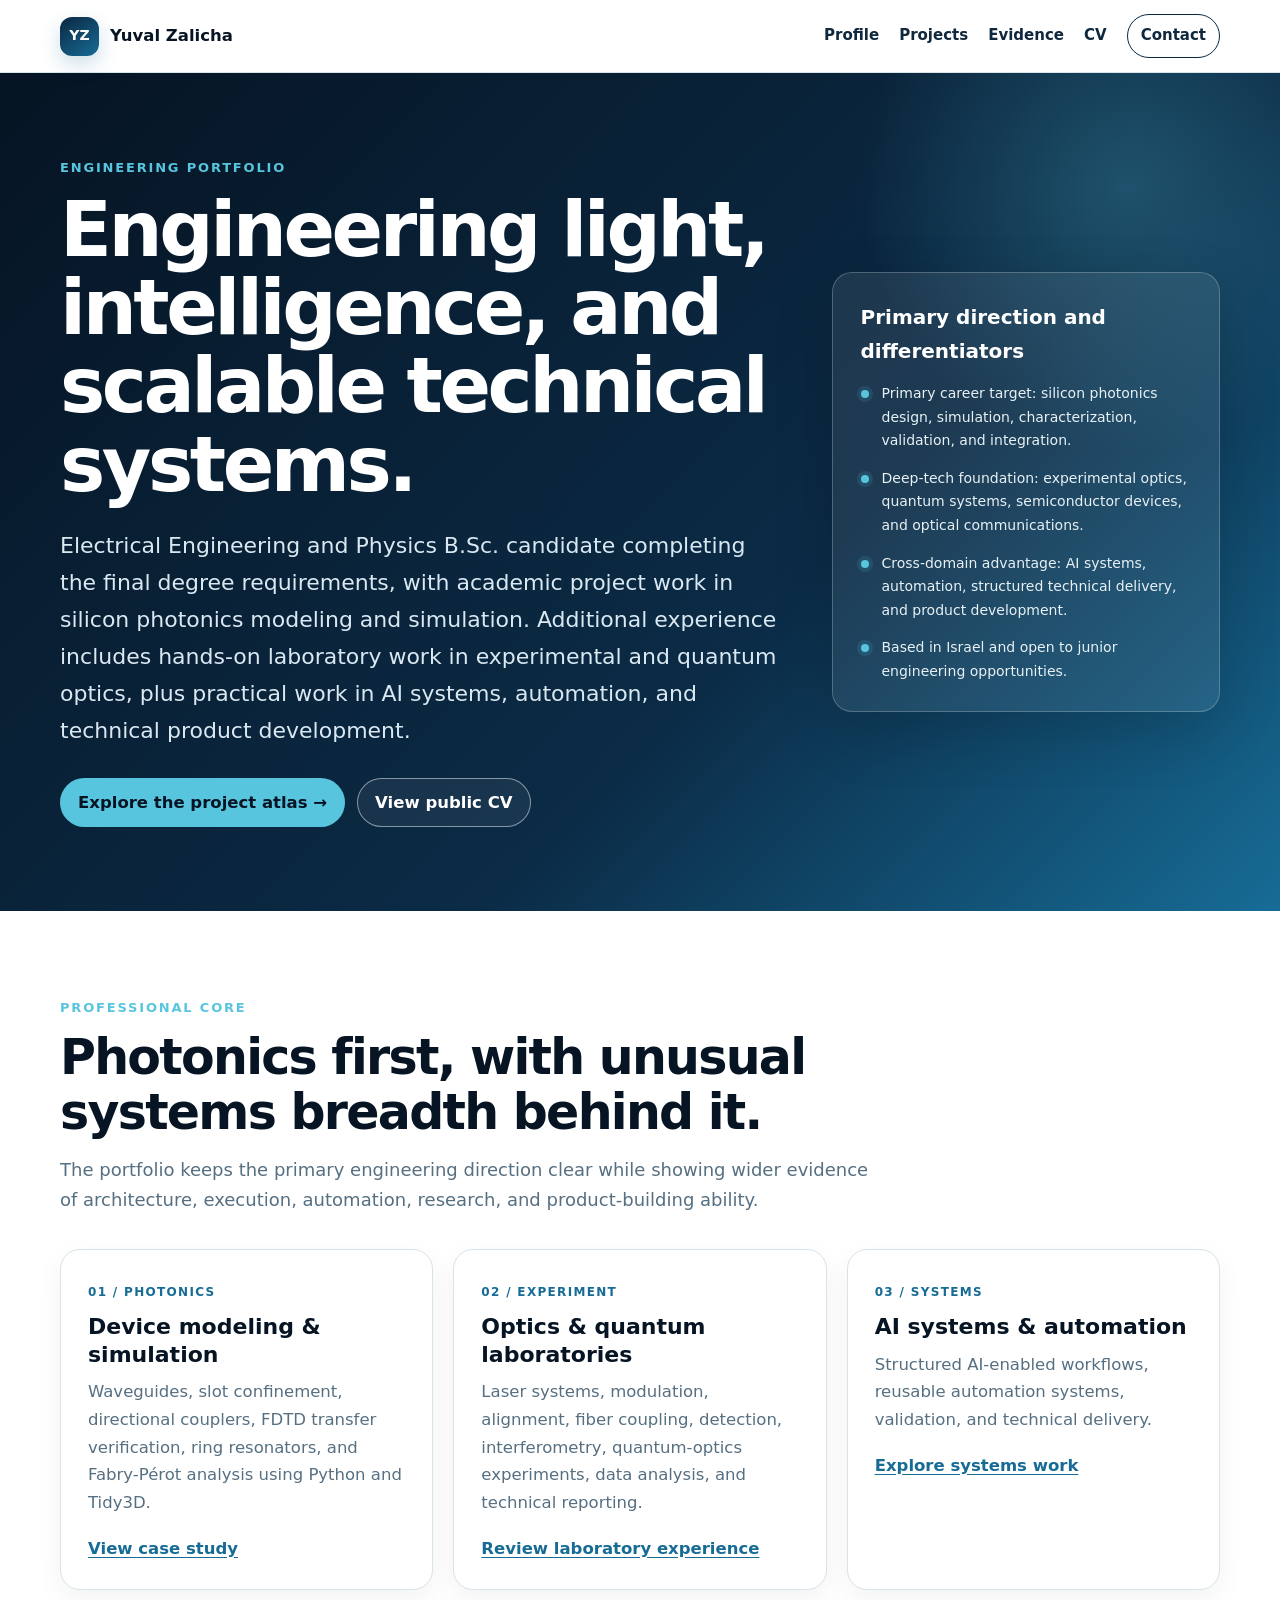
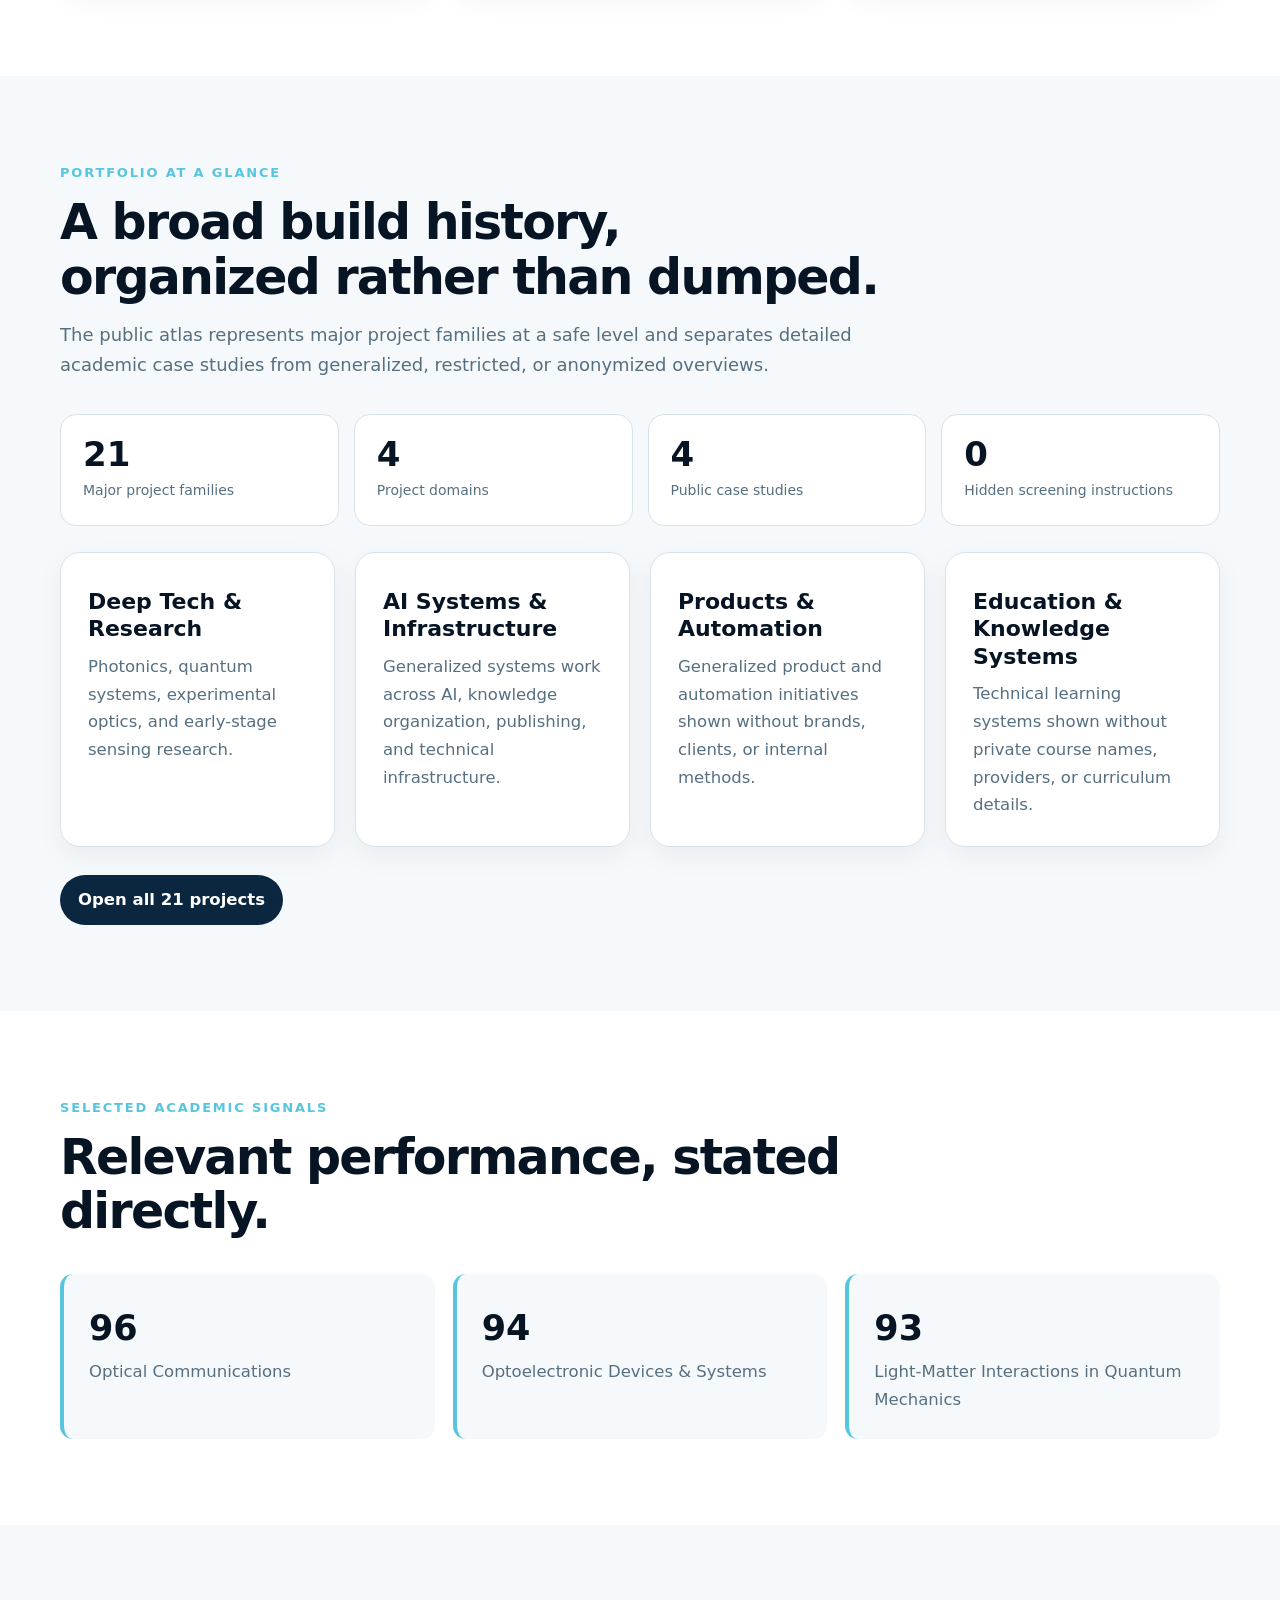
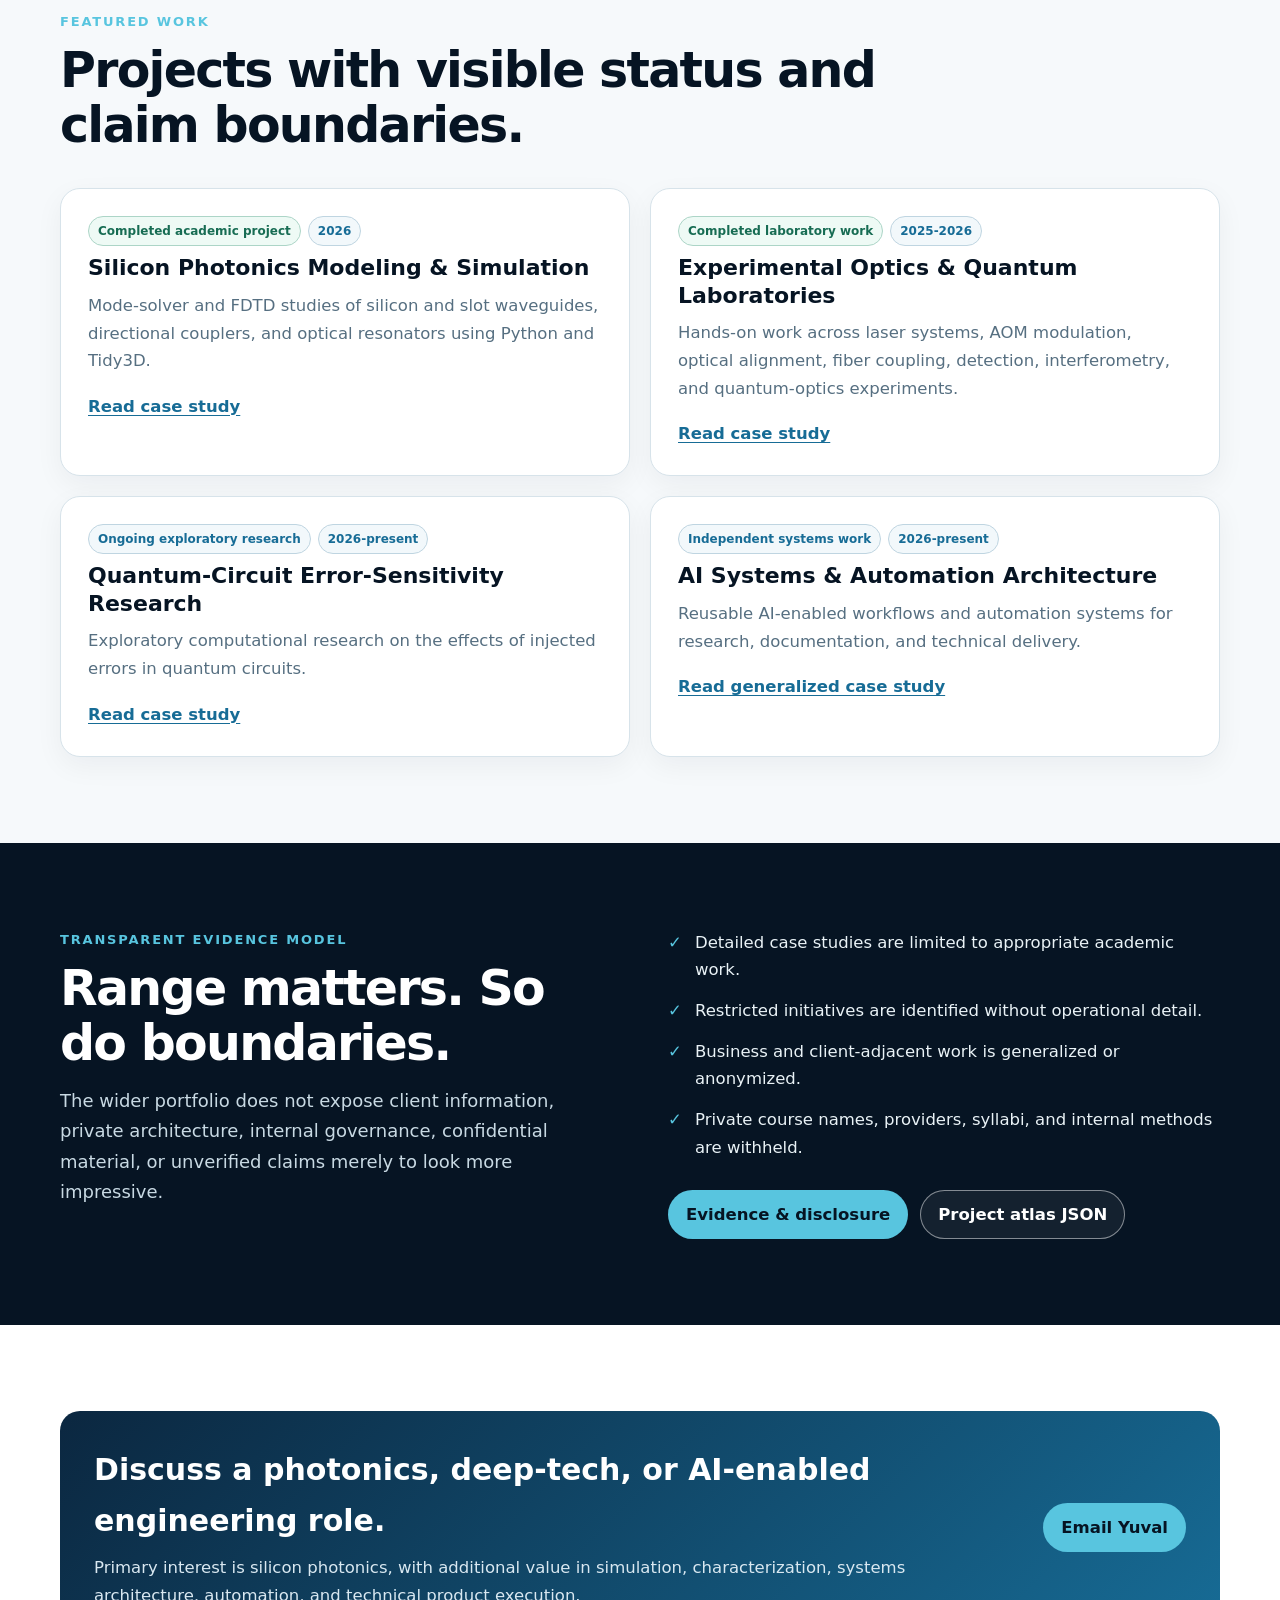
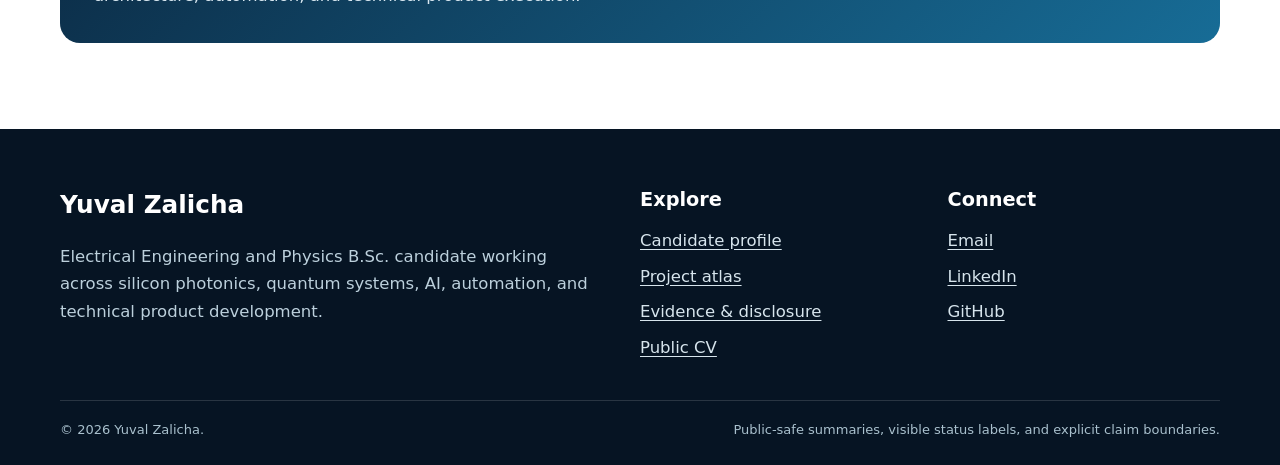
==== index.html @ e1607014 "Publish clean generalized portfolio snapshot v0.2.7" ====
<!doctype html>
<html lang="en"><head><meta charset="utf-8"><meta name="viewport" content="width=device-width,initial-scale=1"><meta name="robots" content="index,follow,max-image-preview:large"><title>Yuval Zalicha | Silicon Photonics, Deep Tech & AI Systems</title><meta name="description" content="Evidence-backed engineering portfolio across silicon photonics, experimental optics, quantum systems, AI architecture, automation, technical products, and knowledge systems."><link rel="canonical" href="https://yuvalzalicha.github.io/"><link rel="icon" href="assets/favicon.svg" type="image/svg+xml"><link rel="stylesheet" href="assets/site.css"><meta name="theme-color" content="#061423"><meta property="og:type" content="website"><meta property="og:title" content="Yuval Zalicha | Silicon Photonics, Deep Tech & AI Systems"><meta property="og:description" content="Evidence-backed, public-safe engineering portfolio."><meta property="og:url" content="https://yuvalzalicha.github.io/"><meta property="og:image" content="https://yuvalzalicha.github.io/assets/social-card.svg"><meta name="twitter:card" content="summary_large_image"></head><body><a class="skip-link" href="#main">Skip to content</a><header class="site-header"><div class="container nav-wrap"><a class="brand" href="index.html"><span class="brand-mark">YZ</span><span>Yuval Zalicha</span></a><button class="nav-toggle" type="button" aria-expanded="false" aria-controls="site-navigation">Menu</button><nav class="site-nav" id="site-navigation" aria-label="Primary navigation" data-open="false"><a href="profile.html">Profile</a><a href="projects/">Projects</a><a href="evidence.html">Evidence</a><a href="cv.html">CV</a><a class="nav-cta" href="mailto:yuvalzalicha@gmail.com">Contact</a></nav></div></header><main id="main"><section class="hero"><div class="container hero-inner"><div><p class="eyebrow">Engineering portfolio</p><h1>Engineering light, intelligence, and scalable technical systems.</h1><p class="hero-lead">Electrical Engineering and Physics B.Sc. candidate completing the final degree requirements, with academic project work in silicon photonics modeling and simulation. Additional experience includes hands-on laboratory work in experimental and quantum optics, plus practical work in AI systems, automation, and technical product development.</p><div class="hero-actions"><a class="button button-primary" href="projects/">Explore the project atlas →</a><a class="button button-secondary" href="cv.html">View public CV</a></div></div><aside class="hero-panel"><h2>Primary direction and differentiators</h2><ul class="status-list"><li><span class="status-dot"></span><span>Primary career target: silicon photonics design, simulation, characterization, validation, and integration.</span></li><li><span class="status-dot"></span><span>Deep-tech foundation: experimental optics, quantum systems, semiconductor devices, and optical communications.</span></li><li><span class="status-dot"></span><span>Cross-domain advantage: AI systems, automation, structured technical delivery, and product development.</span></li><li><span class="status-dot"></span><span>Based in Israel and open to junior engineering opportunities.</span></li></ul></aside></div></section><section class="section"><div class="container"><div class="section-heading"><p class="section-kicker">Professional core</p><h2>Photonics first, with unusual systems breadth behind it.</h2><p class="section-intro">The portfolio keeps the primary engineering direction clear while showing wider evidence of architecture, execution, automation, research, and product-building ability.</p></div><div class="grid-3"><article class="card"><span class="card-number">01 / PHOTONICS</span><h3>Device modeling & simulation</h3><p>Waveguides, slot confinement, directional couplers, FDTD transfer verification, ring resonators, and Fabry-Pérot analysis using Python and Tidy3D.</p><a class="card-link" href="projects/#silicon-photonics">View case study</a></article><article class="card"><span class="card-number">02 / EXPERIMENT</span><h3>Optics & quantum laboratories</h3><p>Laser systems, modulation, alignment, fiber coupling, detection, interferometry, quantum-optics experiments, data analysis, and technical reporting.</p><a class="card-link" href="projects/#experimental-optics">Review laboratory experience</a></article><article class="card"><span class="card-number">03 / SYSTEMS</span><h3>AI systems & automation</h3><p>Structured AI-enabled workflows, reusable automation systems, validation, and technical delivery.</p><a class="card-link" href="projects/#ai-systems">Explore systems work</a></article></div></div></section><section class="section section-soft"><div class="container"><div class="section-heading"><p class="section-kicker">Portfolio at a glance</p><h2>A broad build history, organized rather than dumped.</h2><p class="section-intro">The public atlas represents major project families at a safe level and separates detailed academic case studies from generalized, restricted, or anonymized overviews.</p></div><div class="portfolio-stats"><div class="portfolio-stat"><strong>21</strong><span>Major project families</span></div><div class="portfolio-stat"><strong>4</strong><span>Project domains</span></div><div class="portfolio-stat"><strong>4</strong><span>Public case studies</span></div><div class="portfolio-stat"><strong>0</strong><span>Hidden screening instructions</span></div></div><div class="grid-4"><article class="card"><h3>Deep Tech & Research</h3><p>Photonics, quantum systems, experimental optics, and early-stage sensing research.</p></article><article class="card"><h3>AI Systems & Infrastructure</h3><p>Generalized systems work across AI, knowledge organization, publishing, and technical infrastructure.</p></article><article class="card"><h3>Products & Automation</h3><p>Generalized product and automation initiatives shown without brands, clients, or internal methods.</p></article><article class="card"><h3>Education & Knowledge Systems</h3><p>Technical learning systems shown without private course names, providers, or curriculum details.</p></article></div><div class="hero-actions"><a class="button button-dark" href="projects/">Open all 21 projects</a></div></div></section><section class="section"><div class="container"><div class="section-heading"><p class="section-kicker">Selected academic signals</p><h2>Relevant performance, stated directly.</h2></div><div class="highlight-row"><div class="highlight"><strong>96</strong><span>Optical Communications</span></div><div class="highlight"><strong>94</strong><span>Optoelectronic Devices & Systems</span></div><div class="highlight"><strong>93</strong><span>Light-Matter Interactions in Quantum Mechanics</span></div></div></div></section><section class="section section-soft"><div class="container"><div class="section-heading"><p class="section-kicker">Featured work</p><h2>Projects with visible status and claim boundaries.</h2></div><div class="grid-2"><article class="card"><div class="tag-row"><span class="tag status">Completed academic project</span><span class="tag">2026</span></div><h3>Silicon Photonics Modeling & Simulation</h3><p>Mode-solver and FDTD studies of silicon and slot waveguides, directional couplers, and optical resonators using Python and Tidy3D.</p><a class="card-link" href="projects/#silicon-photonics">Read case study</a></article><article class="card"><div class="tag-row"><span class="tag status">Completed laboratory work</span><span class="tag">2025-2026</span></div><h3>Experimental Optics & Quantum Laboratories</h3><p>Hands-on work across laser systems, AOM modulation, optical alignment, fiber coupling, detection, interferometry, and quantum-optics experiments.</p><a class="card-link" href="projects/#experimental-optics">Read case study</a></article><article class="card"><div class="tag-row"><span class="tag">Ongoing exploratory research</span><span class="tag">2026-present</span></div><h3>Quantum-Circuit Error-Sensitivity Research</h3><p>Exploratory computational research on the effects of injected errors in quantum circuits.</p><a class="card-link" href="projects/#quantum-error-sensitivity">Read case study</a></article><article class="card"><div class="tag-row"><span class="tag">Independent systems work</span><span class="tag">2026-present</span></div><h3>AI Systems & Automation Architecture</h3><p>Reusable AI-enabled workflows and automation systems for research, documentation, and technical delivery.</p><a class="card-link" href="projects/#ai-systems">Read generalized case study</a></article></div></div></section><section class="section section-dark"><div class="container split"><div><p class="section-kicker">Transparent evidence model</p><h2>Range matters. So do boundaries.</h2><p class="section-intro">The wider portfolio does not expose client information, private architecture, internal governance, confidential material, or unverified claims merely to look more impressive.</p></div><div><ul class="check-list"><li>Detailed case studies are limited to appropriate academic work.</li><li>Restricted initiatives are identified without operational detail.</li><li>Business and client-adjacent work is generalized or anonymized.</li><li>Private course names, providers, syllabi, and internal methods are withheld.</li></ul><div class="hero-actions"><a class="button button-primary" href="evidence.html">Evidence & disclosure</a><a class="button button-secondary" href="data/project-atlas.json">Project atlas JSON</a></div></div></div></section><section class="section"><div class="container"><div class="contact-band"><div><h2>Discuss a photonics, deep-tech, or AI-enabled engineering role.</h2><p>Primary interest is silicon photonics, with additional value in simulation, characterization, systems architecture, automation, and technical product execution.</p></div><a class="button button-primary" href="mailto:yuvalzalicha@gmail.com?subject=Engineering%20opportunity">Email Yuval</a></div></div></section></main><script type="application/ld+json">{"@context":"https://schema.org","@type":"Person","name":"Yuval Zalicha","url":"https://yuvalzalicha.github.io/","email":"mailto:yuvalzalicha@gmail.com","sameAs":["https://www.linkedin.com/in/yuvalzalicha","https://github.com/Yuvalzalicha"],"jobTitle":"Electrical Engineering and Physics B.Sc. Candidate","affiliation":{"@type":"CollegeOrUniversity","name":"Bar-Ilan University"},"knowsAbout":["Silicon photonics","Tidy3D","FDTD","Optical communications","Quantum optics","Python","AI systems","Engineering automation"]}</script><footer class="site-footer"><div class="container footer-grid"><div><h2>Yuval Zalicha</h2><p>Electrical Engineering and Physics B.Sc. candidate working across silicon photonics, quantum systems, AI, automation, and technical product development.</p></div><div><h3>Explore</h3><ul class="footer-links"><li><a href="profile.html">Candidate profile</a></li><li><a href="projects/">Project atlas</a></li><li><a href="evidence.html">Evidence & disclosure</a></li><li><a href="cv.html">Public CV</a></li></ul></div><div><h3>Connect</h3><ul class="footer-links"><li><a href="mailto:yuvalzalicha@gmail.com">Email</a></li><li><a href="https://www.linkedin.com/in/yuvalzalicha" target="_blank" rel="me noopener noreferrer">LinkedIn</a></li><li><a href="https://github.com/Yuvalzalicha" target="_blank" rel="me noopener noreferrer">GitHub</a></li></ul></div></div><div class="container footer-bottom"><span>© <span data-year>2026</span> Yuval Zalicha.</span><span>Public-safe summaries, visible status labels, and explicit claim boundaries.</span></div></footer><script src="assets/site.js" defer></script></body></html>
---- assets/site.css ----
:root{--navy:#061423;--navy2:#0b2740;--ink:#10283d;--muted:#566f81;--blue:#176c96;--cyan:#58c5df;--pale:#eef7fa;--paper:#f6f9fb;--line:#d7e3ea;--white:#fff;--green:#176c53;--amber:#8a5a00;--purple:#624786;--shadow:0 18px 52px rgba(6,20,35,.11);--radius:20px;--content:1160px}*{box-sizing:border-box}html{scroll-behavior:smooth}body{margin:0;background:var(--white);color:var(--ink);font:16.5px/1.68 Inter,ui-sans-serif,system-ui,-apple-system,BlinkMacSystemFont,"Segoe UI",sans-serif;text-rendering:optimizeLegibility}a{color:var(--blue);text-underline-offset:3px}a:hover{color:var(--navy)}button,input{font:inherit}:focus-visible{outline:3px solid var(--cyan);outline-offset:3px}.container{width:min(calc(100% - 38px),var(--content));margin-inline:auto}.narrow{width:min(calc(100% - 38px),840px);margin-inline:auto}.skip-link{position:fixed;z-index:1000;left:12px;top:10px;padding:9px 13px;background:#fff;color:var(--navy);border:2px solid var(--navy);border-radius:8px;transform:translateY(-180%)}.skip-link:focus{transform:none}.site-header{position:sticky;top:0;z-index:50;background:rgba(255,255,255,.95);backdrop-filter:blur(14px);border-bottom:1px solid rgba(215,227,234,.92)}.nav-wrap{min-height:72px;display:flex;align-items:center;justify-content:space-between;gap:22px}.brand{display:flex;align-items:center;gap:11px;color:var(--navy);text-decoration:none;font-weight:800}.brand-mark{display:grid;place-items:center;width:39px;height:39px;border-radius:12px;background:linear-gradient(145deg,var(--navy2),var(--blue));color:#fff;font-size:14px;box-shadow:0 8px 20px rgba(23,108,150,.22)}.site-nav{display:flex;align-items:center;gap:20px}.site-nav a{color:var(--ink);text-decoration:none;font-size:15px;font-weight:700}.site-nav a:hover,.site-nav a[aria-current=page]{color:var(--blue)}.nav-cta{padding:8px 13px;border:1px solid var(--navy2);border-radius:999px}.nav-toggle{display:none;padding:8px 11px;border:1px solid var(--line);border-radius:9px;background:#fff;color:var(--navy);font-weight:750}.hero{position:relative;overflow:hidden;color:#fff;background:linear-gradient(135deg,var(--navy) 0%,#0b2b46 62%,#176c96 100%)}.hero:before{content:"";position:absolute;inset:-20% -10% auto auto;width:560px;height:560px;border-radius:50%;background:radial-gradient(circle,rgba(88,197,223,.26),transparent 68%)}.hero-inner{position:relative;display:grid;grid-template-columns:minmax(0,1.3fr) minmax(280px,.7fr);align-items:center;gap:50px;min-height:610px;padding-block:84px}.eyebrow,.section-kicker{margin:0 0 12px;color:var(--cyan);font-size:13px;font-weight:850;letter-spacing:.14em;text-transform:uppercase}.hero h1,.page-hero h1{margin:0;max-width:900px;font-size:clamp(42px,6vw,76px);line-height:1.03;letter-spacing:-.045em}.hero-lead,.page-deck{max-width:820px;margin:24px 0 0;color:#d9e8f1;font-size:clamp(18px,2vw,22px)}.hero-panel{padding:28px;border:1px solid rgba(255,255,255,.22);border-radius:var(--radius);background:rgba(255,255,255,.08);box-shadow:0 20px 60px rgba(0,0,0,.16)}.hero-panel h2{margin:0 0 14px;color:#fff;font-size:20px}.status-list,.check-list,.footer-links{margin:0;padding:0;list-style:none}.status-list{display:grid;gap:14px}.status-list li{display:grid;grid-template-columns:10px 1fr;gap:11px;color:#e7f1f5;font-size:14px}.status-dot{width:8px;height:8px;margin-top:8px;border-radius:50%;background:var(--cyan);box-shadow:0 0 0 4px rgba(88,197,223,.13)}.hero-actions{display:flex;flex-wrap:wrap;gap:12px;margin-top:28px}.button{display:inline-flex;align-items:center;justify-content:center;min-height:45px;padding:10px 17px;border:1px solid transparent;border-radius:999px;text-decoration:none;font-weight:800;cursor:pointer}.button-primary{background:var(--cyan);color:var(--navy)}.button-primary:hover{background:#7dd5e8;color:var(--navy)}.button-secondary{border-color:rgba(255,255,255,.48);background:rgba(255,255,255,.06);color:#fff}.button-secondary:hover{background:#fff;color:var(--navy)}.button-dark{background:var(--navy2);color:#fff}.button-dark:hover{background:var(--blue);color:#fff}.section{padding-block:86px}.section-soft{background:var(--paper)}.section-dark{background:var(--navy);color:#e9f2f6}.section-heading{max-width:820px;margin-bottom:34px}.section-heading h2,.section-dark h2{margin:0;color:var(--navy);font-size:clamp(31px,4vw,49px);line-height:1.12;letter-spacing:-.035em}.section-dark h2{color:#fff}.section-intro{margin:14px 0 0;color:var(--muted);font-size:18px}.section-dark .section-intro{color:#c8d9e3}.grid-2,.grid-3,.grid-4{display:grid;gap:20px}.grid-2{grid-template-columns:repeat(2,minmax(0,1fr))}.grid-3{grid-template-columns:repeat(3,minmax(0,1fr))}.grid-4{grid-template-columns:repeat(4,minmax(0,1fr))}.card{padding:27px;border:1px solid var(--line);border-radius:var(--radius);background:#fff;box-shadow:0 9px 28px rgba(6,20,35,.05)}.card h2,.card h3{margin:8px 0 10px;color:var(--navy);line-height:1.25}.card h3{font-size:22px}.card p{margin:0;color:var(--muted)}.card-number{color:var(--blue);font-size:12px;font-weight:850;letter-spacing:.11em}.card-link{display:inline-block;margin-top:18px;font-weight:800}.portfolio-stats{display:grid;grid-template-columns:repeat(4,minmax(0,1fr));gap:15px;margin-bottom:26px}.portfolio-stat{padding:22px;border:1px solid var(--line);border-radius:16px;background:#fff}.portfolio-stat strong{display:block;color:var(--navy);font-size:34px;line-height:1}.portfolio-stat span{display:block;margin-top:8px;color:var(--muted);font-size:14px}.tag-row,.skill-tags{display:flex;flex-wrap:wrap;gap:7px}.tag{display:inline-flex;padding:4px 9px;border:1px solid #bfd5e1;border-radius:999px;background:#f2f8fb;color:var(--blue);font-size:12px;font-weight:800}.tag.status{border-color:#acd5c7;background:#eefaf5;color:var(--green)}.tag.restricted{border-color:#e0bd94;background:#fff7eb;color:#764816}.tag.anonymized{border-color:#cfbee5;background:#f7f2fc;color:var(--purple)}.highlight-row{display:grid;grid-template-columns:repeat(3,minmax(0,1fr));gap:18px}.highlight{padding:25px;border-left:4px solid var(--cyan);border-radius:13px;background:var(--paper)}.highlight strong{display:block;color:var(--navy);font-size:35px}.highlight span{color:var(--muted)}.split{display:grid;grid-template-columns:1fr 1fr;gap:56px;align-items:start}.check-list{display:grid;gap:13px}.check-list li{position:relative;padding-left:27px}.check-list li:before{content:"✓";position:absolute;left:0;color:var(--cyan);font-weight:900}.contact-band{display:grid;grid-template-columns:1fr auto;align-items:center;gap:28px;padding:34px;border-radius:var(--radius);background:linear-gradient(135deg,var(--navy2),var(--blue));color:#fff}.contact-band h2{margin:0;font-size:30px}.contact-band p{margin:8px 0 0;color:#d9e8f1}.page-hero{padding-block:82px;color:#fff;background:linear-gradient(135deg,var(--navy),#123f60)}.breadcrumbs{margin:0 0 16px;color:#c7d9e4;font-size:14px}.breadcrumbs a{color:#e9f5f8}.page-title h1{font-size:clamp(38px,5vw,62px)}.prose h2{margin:38px 0 10px;color:var(--navy);font-size:28px}.prose h3{margin:25px 0 8px;color:var(--navy)}.prose p,.prose li{color:#334f61}.definition-grid{display:grid;grid-template-columns:180px 1fr;margin:22px 0;border-top:1px solid var(--line)}.definition-grid dt,.definition-grid dd{margin:0;padding:13px 0;border-bottom:1px solid var(--line)}.definition-grid dt{font-weight:800;color:var(--navy)}.definition-grid dd{color:var(--muted)}.link-cards{display:grid;grid-template-columns:repeat(3,minmax(0,1fr));gap:16px}.link-card{display:block;padding:19px;border:1px solid var(--line);border-radius:14px;background:#fff;text-decoration:none}.link-card strong,.link-card span{display:block}.link-card strong{color:var(--navy)}.link-card span{margin-top:4px;color:var(--muted);font-size:14px}.atlas-toolbar{display:grid;gap:16px;margin-bottom:26px;padding:20px;border:1px solid var(--line);border-radius:16px;background:#fff}.filter-group{display:flex;flex-wrap:wrap;gap:8px}.filter-button{padding:8px 12px;border:1px solid #b9ccd7;border-radius:999px;background:#fff;color:var(--navy);font-weight:800;cursor:pointer}.filter-button:hover,.filter-button.is-active{border-color:var(--blue);background:var(--blue);color:#fff}.project-search{display:grid;gap:6px;max-width:650px}.project-search span{font-weight:800;color:var(--navy)}.project-search input{min-height:45px;padding:10px 13px;border:1px solid #b9ccd7;border-radius:10px}.results-count{margin:0;color:var(--muted);font-size:14px}.atlas-grid{display:grid;grid-template-columns:repeat(2,minmax(0,1fr));gap:20px}.atlas-card{display:flex;flex-direction:column;min-height:450px}.atlas-card[hidden]{display:none}.atlas-card h2{font-size:23px}.atlas-summary{min-height:86px}.atlas-facts{display:grid;gap:8px;margin:18px 0}.atlas-facts>div{display:grid;grid-template-columns:78px 1fr;gap:10px}.atlas-facts dt{font-size:12px;font-weight:850;letter-spacing:.06em;text-transform:uppercase;color:var(--navy)}.atlas-facts dd{margin:0;color:var(--muted);font-size:14px}.atlas-boundary{margin-top:16px;padding:12px;border-left:3px solid #c28421;background:#fff8ec;color:#6d5019;font-size:13px}.atlas-footer{display:flex;justify-content:space-between;align-items:center;gap:12px;margin-top:auto;padding-top:18px}.no-results{padding:40px;border:1px dashed #b9ccd7;border-radius:16px;text-align:center;background:#fff}.case-study{scroll-margin-top:95px}.case-study+.case-study{margin-top:26px}.site-footer{padding:55px 0 24px;background:var(--navy);color:#d7e5ed}.footer-grid{display:grid;grid-template-columns:2fr 1fr 1fr;gap:35px}.site-footer h2,.site-footer h3{margin:0 0 10px;color:#fff}.site-footer p{color:#bcd0dc}.footer-links{display:grid;gap:8px}.footer-links a{color:#d7e5ed}.footer-bottom{display:flex;justify-content:space-between;gap:20px;margin-top:38px;padding-top:18px;border-top:1px solid rgba(255,255,255,.14);font-size:13px;color:#a9c0cd}@media(max-width:980px){.hero-inner,.split{grid-template-columns:1fr}.hero-inner{min-height:auto}.grid-4,.portfolio-stats{grid-template-columns:repeat(2,minmax(0,1fr))}.grid-3{grid-template-columns:1fr}.atlas-grid{grid-template-columns:1fr}.atlas-card{min-height:auto}.atlas-summary{min-height:0}}@media(max-width:760px){.nav-toggle{display:block}.site-nav{display:none;position:absolute;top:72px;left:0;right:0;flex-direction:column;align-items:stretch;gap:0;padding:12px 20px 20px;background:#fff;border-bottom:1px solid var(--line);box-shadow:0 15px 30px rgba(6,20,35,.1)}.site-nav[data-open=true]{display:flex}.site-nav a{padding:10px 4px}.hero-inner{padding-block:65px}.section{padding-block:66px}.grid-2,.highlight-row,.link-cards,.portfolio-stats,.grid-4{grid-template-columns:1fr}.contact-band{grid-template-columns:1fr}.definition-grid{grid-template-columns:1fr}.definition-grid dt{border-bottom:0;padding-bottom:2px}.definition-grid dd{padding-top:2px}.footer-grid{grid-template-columns:1fr}.footer-bottom{flex-direction:column}.atlas-facts>div{grid-template-columns:1fr;gap:2px}}@media print{.site-header,.site-footer,.hero-actions,.nav-toggle,.contact-band{display:none!important}body{font-size:11pt}.section,.page-hero{padding:0}.card{box-shadow:none;break-inside:avoid}}
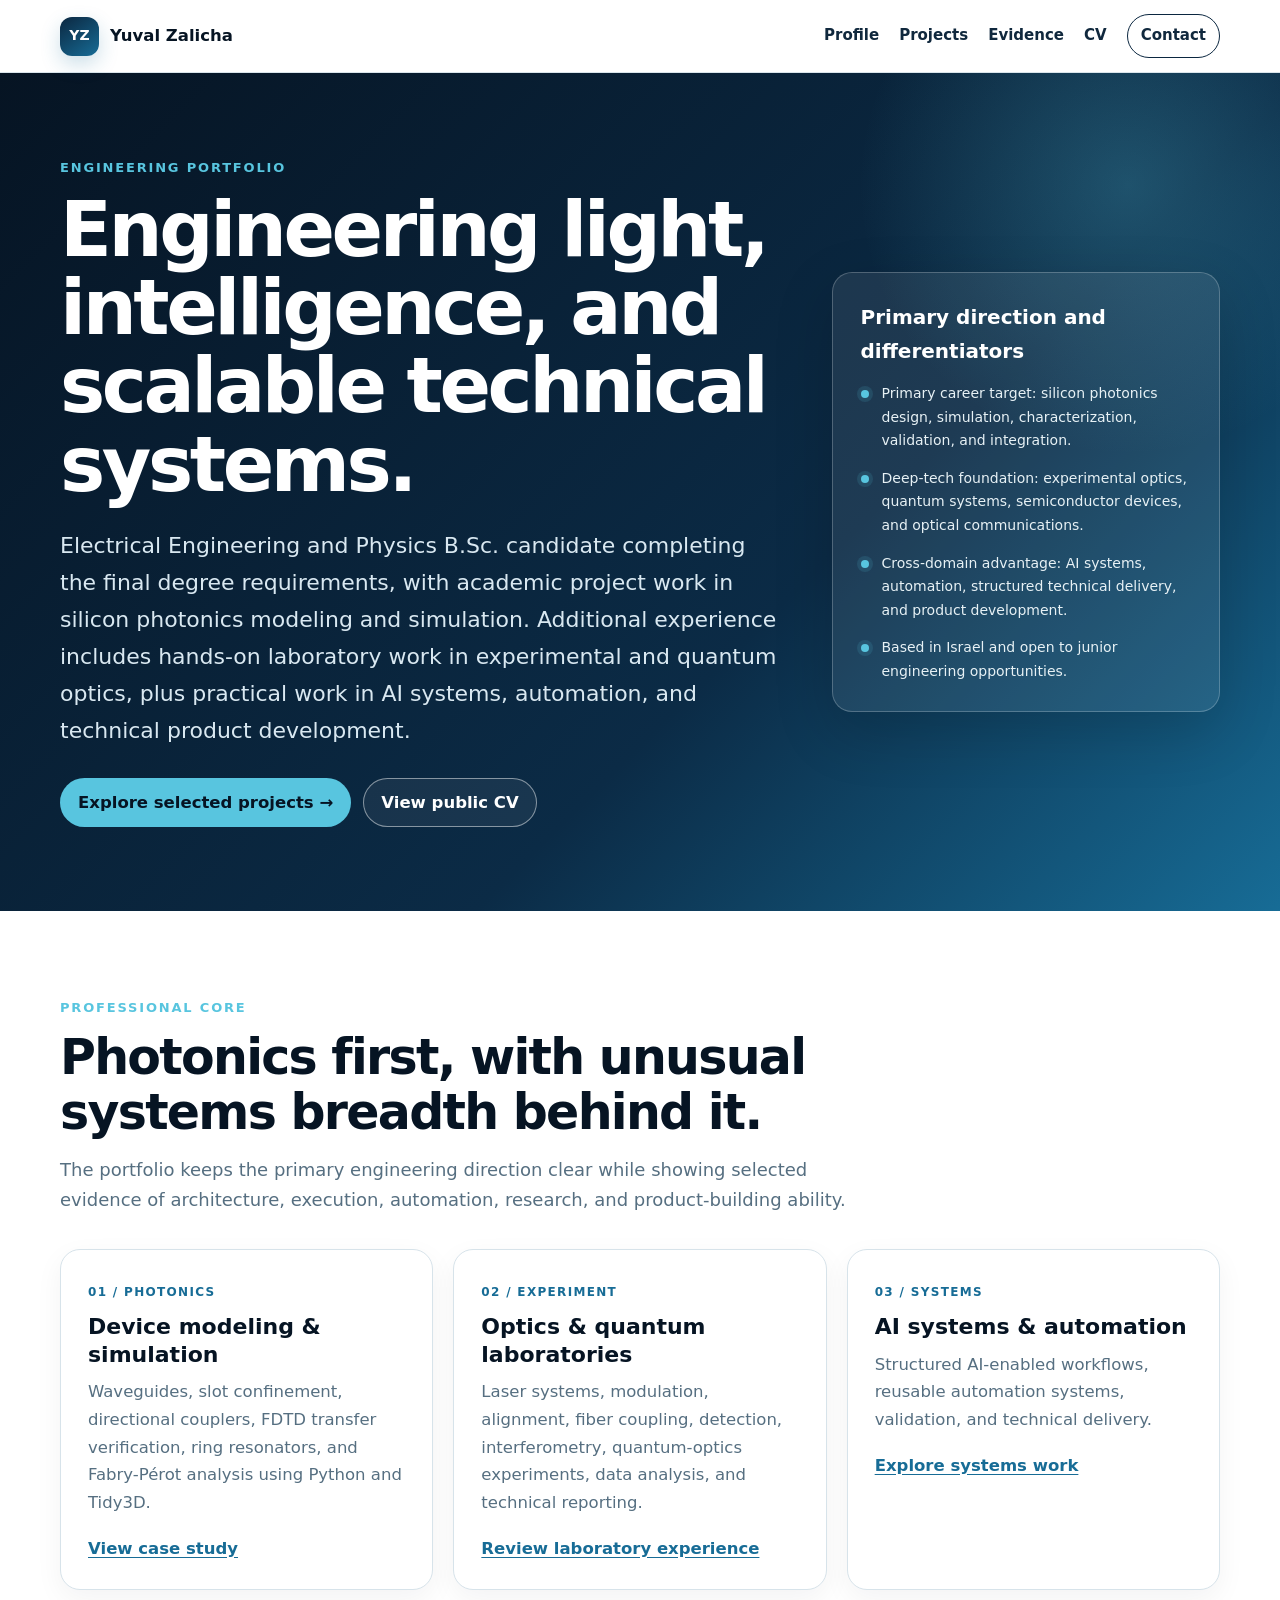
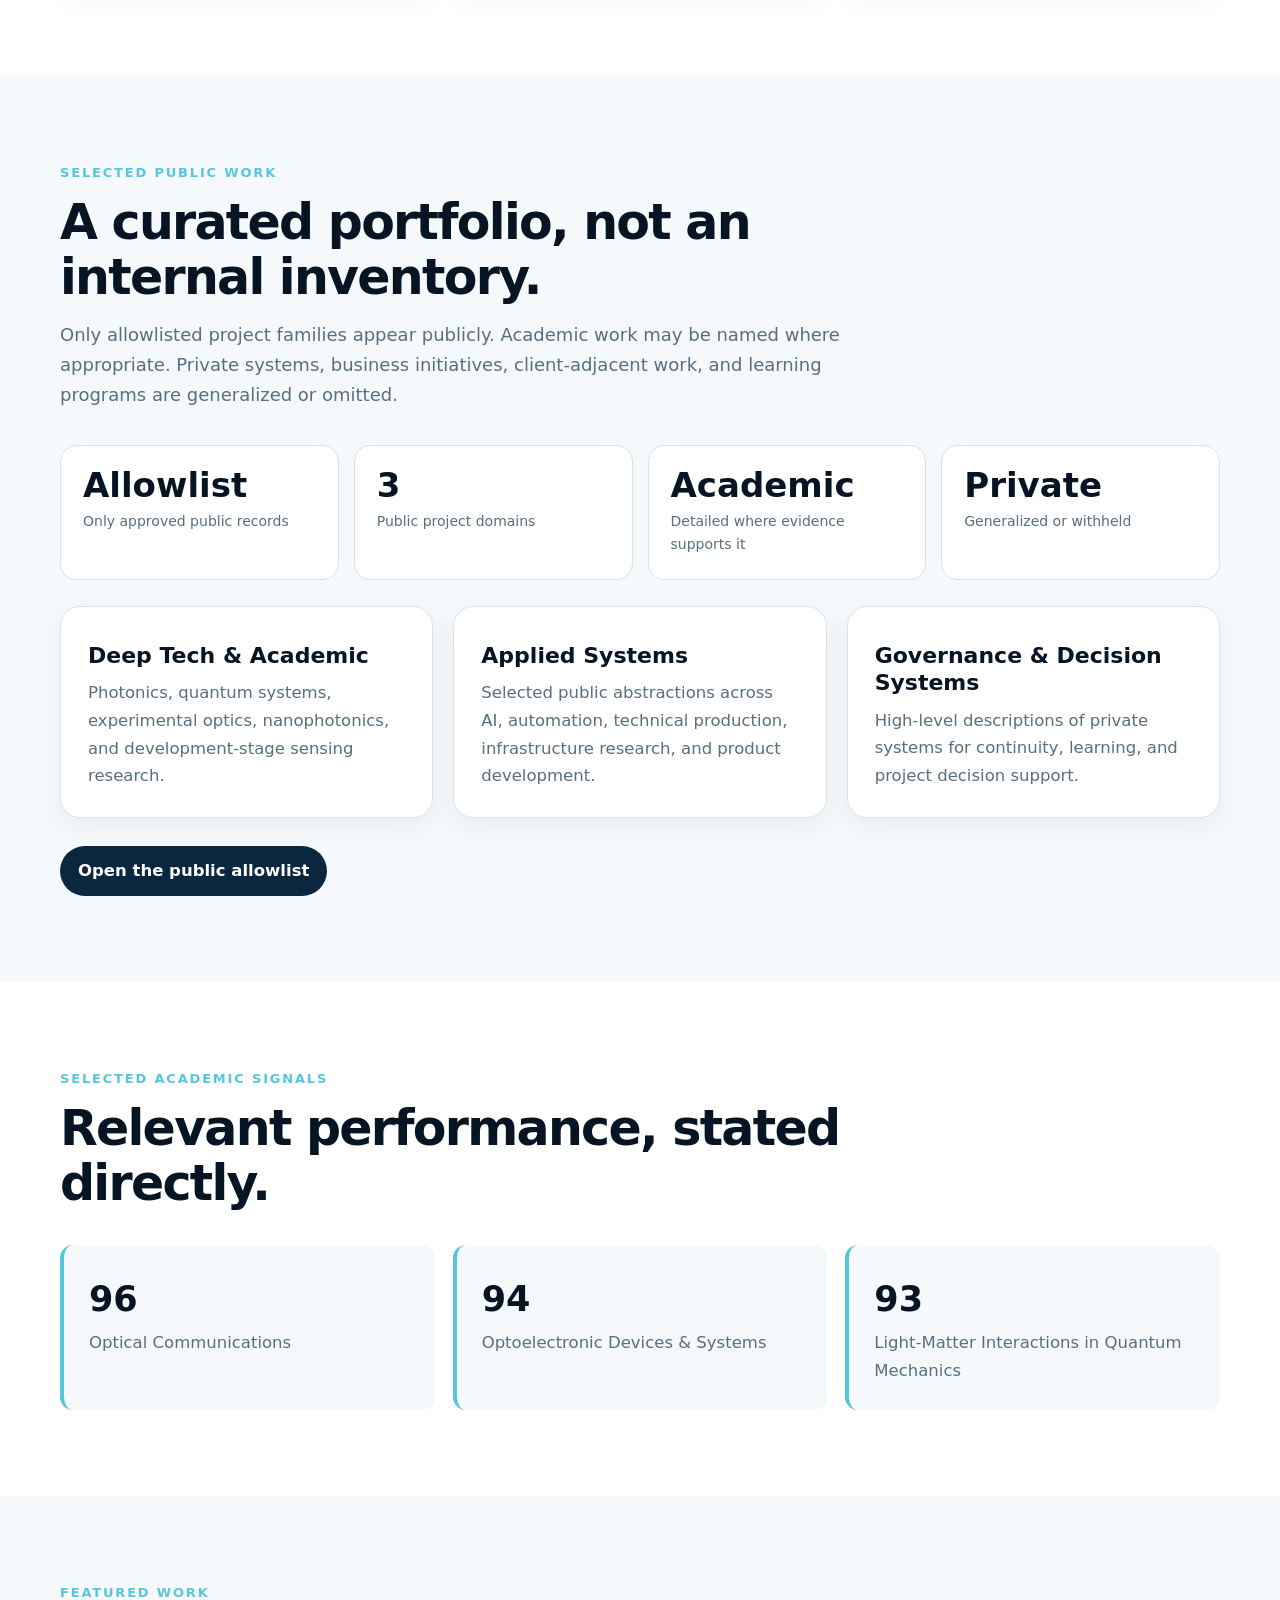
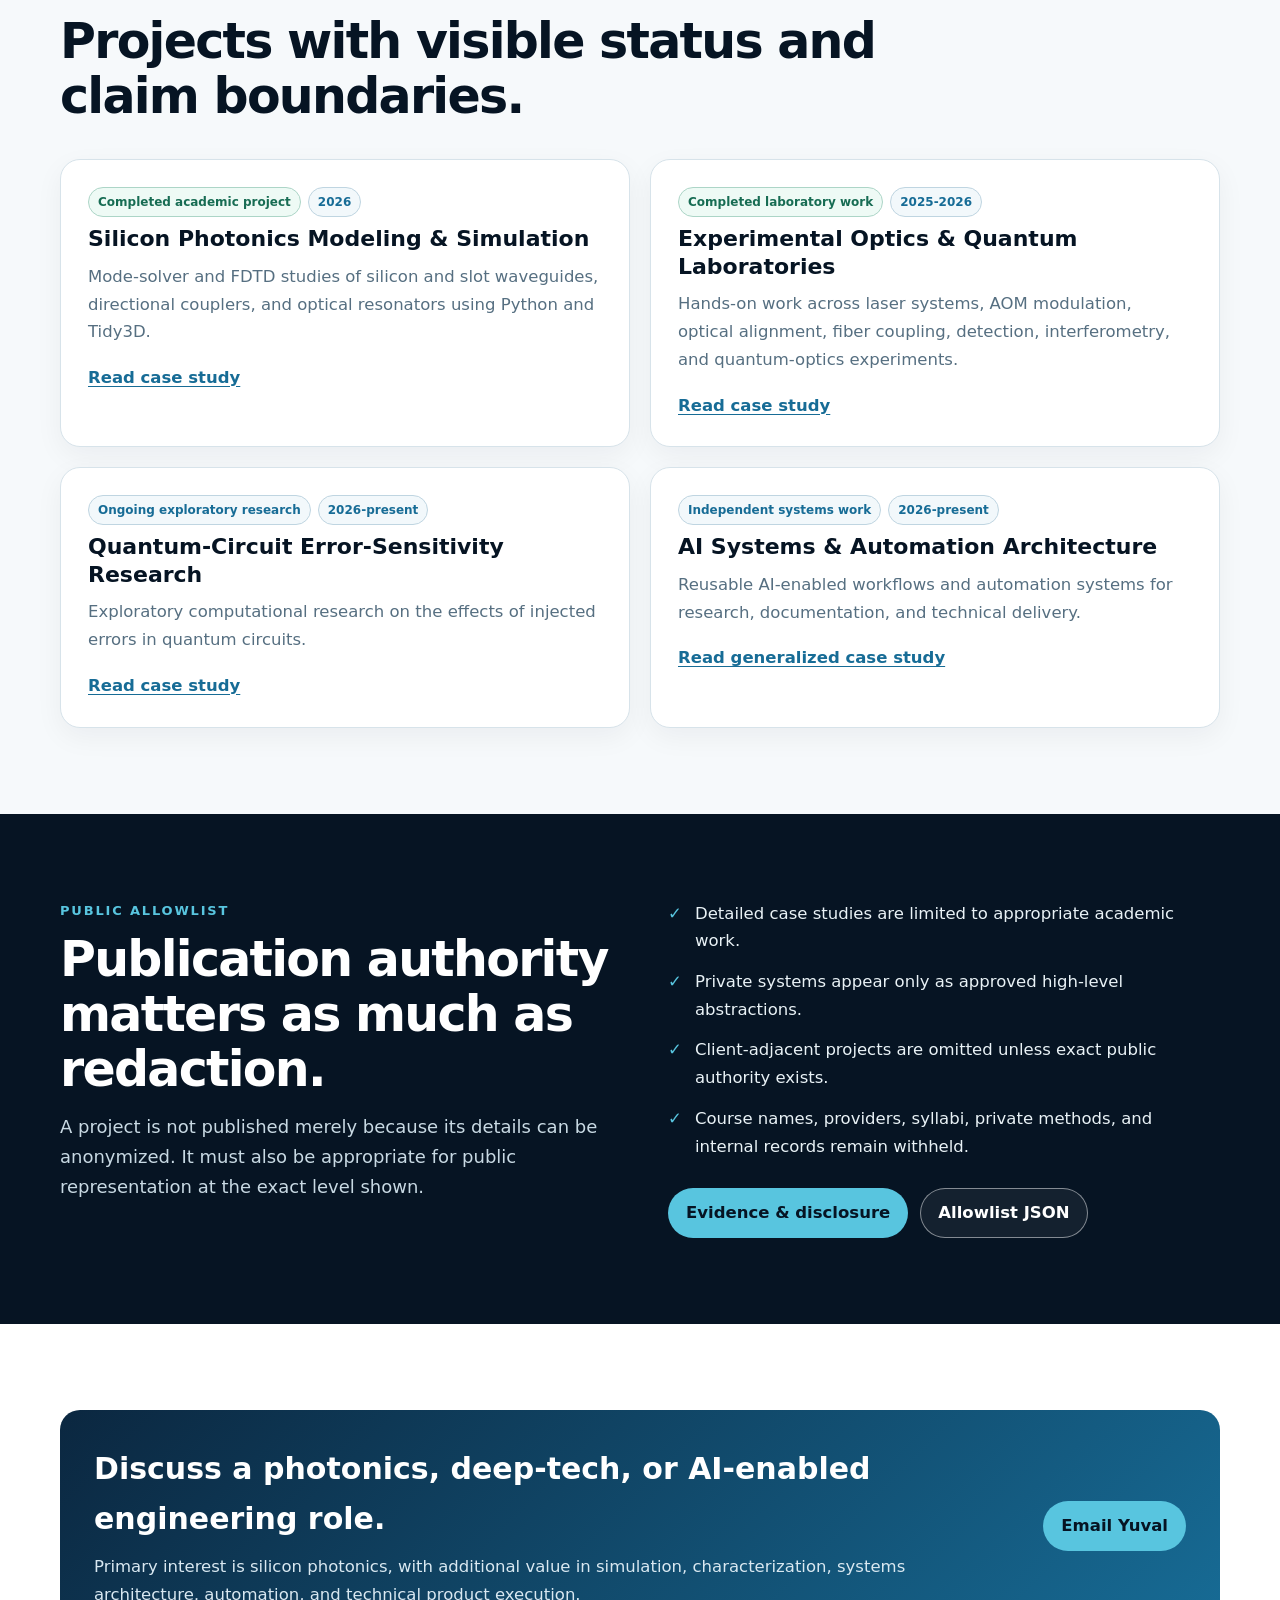
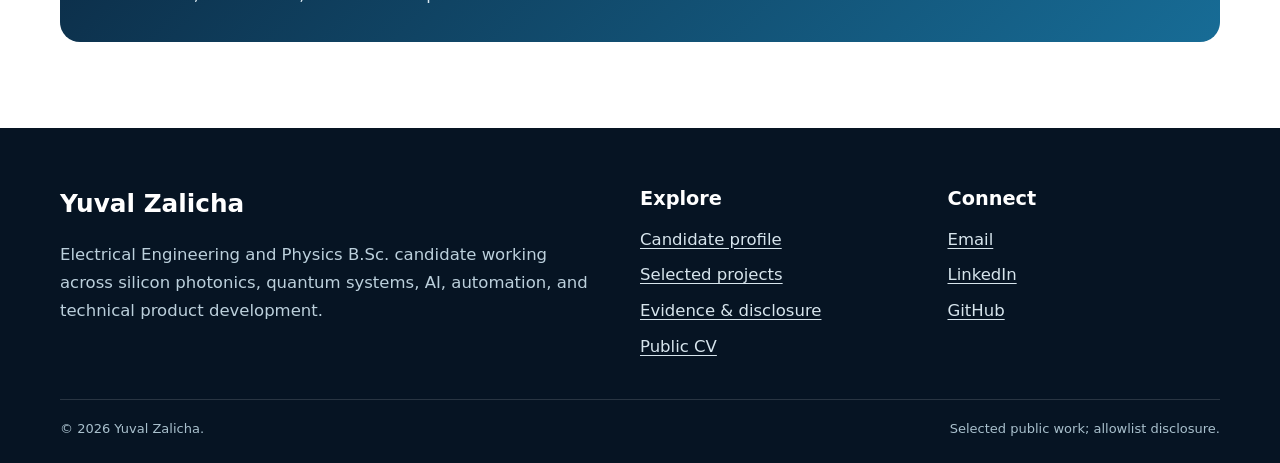
==== commit 1ae084af: "Apply v0.2.8 allowlist framing to portfolio homepage" ====
--- a/index.html
+++ b/index.html
@@ -1,2 +1,2 @@
 <!doctype html>
-<html lang="en"><head><meta charset="utf-8"><meta name="viewport" content="width=device-width,initial-scale=1"><meta name="robots" content="index,follow,max-image-preview:large"><title>Yuval Zalicha | Silicon Photonics, Deep Tech & AI Systems</title><meta name="description" content="Evidence-backed engineering portfolio across silicon photonics, experimental optics, quantum systems, AI architecture, automation, technical products, and knowledge systems."><link rel="canonical" href="https://yuvalzalicha.github.io/"><link rel="icon" href="assets/favicon.svg" type="image/svg+xml"><link rel="stylesheet" href="assets/site.css"><meta name="theme-color" content="#061423"><meta property="og:type" content="website"><meta property="og:title" content="Yuval Zalicha | Silicon Photonics, Deep Tech & AI Systems"><meta property="og:description" content="Evidence-backed, public-safe engineering portfolio."><meta property="og:url" content="https://yuvalzalicha.github.io/"><meta property="og:image" content="https://yuvalzalicha.github.io/assets/social-card.svg"><meta name="twitter:card" content="summary_large_image"></head><body><a class="skip-link" href="#main">Skip to content</a><header class="site-header"><div class="container nav-wrap"><a class="brand" href="index.html"><span class="brand-mark">YZ</span><span>Yuval Zalicha</span></a><button class="nav-toggle" type="button" aria-expanded="false" aria-controls="site-navigation">Menu</button><nav class="site-nav" id="site-navigation" aria-label="Primary navigation" data-open="false"><a href="profile.html">Profile</a><a href="projects/">Projects</a><a href="evidence.html">Evidence</a><a href="cv.html">CV</a><a class="nav-cta" href="mailto:yuvalzalicha@gmail.com">Contact</a></nav></div></header><main id="main"><section class="hero"><div class="container hero-inner"><div><p class="eyebrow">Engineering portfolio</p><h1>Engineering light, intelligence, and scalable technical systems.</h1><p class="hero-lead">Electrical Engineering and Physics B.Sc. candidate completing the final degree requirements, with academic project work in silicon photonics modeling and simulation. Additional experience includes hands-on laboratory work in experimental and quantum optics, plus practical work in AI systems, automation, and technical product development.</p><div class="hero-actions"><a class="button button-primary" href="projects/">Explore the project atlas →</a><a class="button button-secondary" href="cv.html">View public CV</a></div></div><aside class="hero-panel"><h2>Primary direction and differentiators</h2><ul class="status-list"><li><span class="status-dot"></span><span>Primary career target: silicon photonics design, simulation, characterization, validation, and integration.</span></li><li><span class="status-dot"></span><span>Deep-tech foundation: experimental optics, quantum systems, semiconductor devices, and optical communications.</span></li><li><span class="status-dot"></span><span>Cross-domain advantage: AI systems, automation, structured technical delivery, and product development.</span></li><li><span class="status-dot"></span><span>Based in Israel and open to junior engineering opportunities.</span></li></ul></aside></div></section><section class="section"><div class="container"><div class="section-heading"><p class="section-kicker">Professional core</p><h2>Photonics first, with unusual systems breadth behind it.</h2><p class="section-intro">The portfolio keeps the primary engineering direction clear while showing wider evidence of architecture, execution, automation, research, and product-building ability.</p></div><div class="grid-3"><article class="card"><span class="card-number">01 / PHOTONICS</span><h3>Device modeling & simulation</h3><p>Waveguides, slot confinement, directional couplers, FDTD transfer verification, ring resonators, and Fabry-Pérot analysis using Python and Tidy3D.</p><a class="card-link" href="projects/#silicon-photonics">View case study</a></article><article class="card"><span class="card-number">02 / EXPERIMENT</span><h3>Optics & quantum laboratories</h3><p>Laser systems, modulation, alignment, fiber coupling, detection, interferometry, quantum-optics experiments, data analysis, and technical reporting.</p><a class="card-link" href="projects/#experimental-optics">Review laboratory experience</a></article><article class="card"><span class="card-number">03 / SYSTEMS</span><h3>AI systems & automation</h3><p>Structured AI-enabled workflows, reusable automation systems, validation, and technical delivery.</p><a class="card-link" href="projects/#ai-systems">Explore systems work</a></article></div></div></section><section class="section section-soft"><div class="container"><div class="section-heading"><p class="section-kicker">Portfolio at a glance</p><h2>A broad build history, organized rather than dumped.</h2><p class="section-intro">The public atlas represents major project families at a safe level and separates detailed academic case studies from generalized, restricted, or anonymized overviews.</p></div><div class="portfolio-stats"><div class="portfolio-stat"><strong>21</strong><span>Major project families</span></div><div class="portfolio-stat"><strong>4</strong><span>Project domains</span></div><div class="portfolio-stat"><strong>4</strong><span>Public case studies</span></div><div class="portfolio-stat"><strong>0</strong><span>Hidden screening instructions</span></div></div><div class="grid-4"><article class="card"><h3>Deep Tech & Research</h3><p>Photonics, quantum systems, experimental optics, and early-stage sensing research.</p></article><article class="card"><h3>AI Systems & Infrastructure</h3><p>Generalized systems work across AI, knowledge organization, publishing, and technical infrastructure.</p></article><article class="card"><h3>Products & Automation</h3><p>Generalized product and automation initiatives shown without brands, clients, or internal methods.</p></article><article class="card"><h3>Education & Knowledge Systems</h3><p>Technical learning systems shown without private course names, providers, or curriculum details.</p></article></div><div class="hero-actions"><a class="button button-dark" href="projects/">Open all 21 projects</a></div></div></section><section class="section"><div class="container"><div class="section-heading"><p class="section-kicker">Selected academic signals</p><h2>Relevant performance, stated directly.</h2></div><div class="highlight-row"><div class="highlight"><strong>96</strong><span>Optical Communications</span></div><div class="highlight"><strong>94</strong><span>Optoelectronic Devices & Systems</span></div><div class="highlight"><strong>93</strong><span>Light-Matter Interactions in Quantum Mechanics</span></div></div></div></section><section class="section section-soft"><div class="container"><div class="section-heading"><p class="section-kicker">Featured work</p><h2>Projects with visible status and claim boundaries.</h2></div><div class="grid-2"><article class="card"><div class="tag-row"><span class="tag status">Completed academic project</span><span class="tag">2026</span></div><h3>Silicon Photonics Modeling & Simulation</h3><p>Mode-solver and FDTD studies of silicon and slot waveguides, directional couplers, and optical resonators using Python and Tidy3D.</p><a class="card-link" href="projects/#silicon-photonics">Read case study</a></article><article class="card"><div class="tag-row"><span class="tag status">Completed laboratory work</span><span class="tag">2025-2026</span></div><h3>Experimental Optics & Quantum Laboratories</h3><p>Hands-on work across laser systems, AOM modulation, optical alignment, fiber coupling, detection, interferometry, and quantum-optics experiments.</p><a class="card-link" href="projects/#experimental-optics">Read case study</a></article><article class="card"><div class="tag-row"><span class="tag">Ongoing exploratory research</span><span class="tag">2026-present</span></div><h3>Quantum-Circuit Error-Sensitivity Research</h3><p>Exploratory computational research on the effects of injected errors in quantum circuits.</p><a class="card-link" href="projects/#quantum-error-sensitivity">Read case study</a></article><article class="card"><div class="tag-row"><span class="tag">Independent systems work</span><span class="tag">2026-present</span></div><h3>AI Systems & Automation Architecture</h3><p>Reusable AI-enabled workflows and automation systems for research, documentation, and technical delivery.</p><a class="card-link" href="projects/#ai-systems">Read generalized case study</a></article></div></div></section><section class="section section-dark"><div class="container split"><div><p class="section-kicker">Transparent evidence model</p><h2>Range matters. So do boundaries.</h2><p class="section-intro">The wider portfolio does not expose client information, private architecture, internal governance, confidential material, or unverified claims merely to look more impressive.</p></div><div><ul class="check-list"><li>Detailed case studies are limited to appropriate academic work.</li><li>Restricted initiatives are identified without operational detail.</li><li>Business and client-adjacent work is generalized or anonymized.</li><li>Private course names, providers, syllabi, and internal methods are withheld.</li></ul><div class="hero-actions"><a class="button button-primary" href="evidence.html">Evidence & disclosure</a><a class="button button-secondary" href="data/project-atlas.json">Project atlas JSON</a></div></div></div></section><section class="section"><div class="container"><div class="contact-band"><div><h2>Discuss a photonics, deep-tech, or AI-enabled engineering role.</h2><p>Primary interest is silicon photonics, with additional value in simulation, characterization, systems architecture, automation, and technical product execution.</p></div><a class="button button-primary" href="mailto:yuvalzalicha@gmail.com?subject=Engineering%20opportunity">Email Yuval</a></div></div></section></main><script type="application/ld+json">{"@context":"https://schema.org","@type":"Person","name":"Yuval Zalicha","url":"https://yuvalzalicha.github.io/","email":"mailto:yuvalzalicha@gmail.com","sameAs":["https://www.linkedin.com/in/yuvalzalicha","https://github.com/Yuvalzalicha"],"jobTitle":"Electrical Engineering and Physics B.Sc. Candidate","affiliation":{"@type":"CollegeOrUniversity","name":"Bar-Ilan University"},"knowsAbout":["Silicon photonics","Tidy3D","FDTD","Optical communications","Quantum optics","Python","AI systems","Engineering automation"]}</script><footer class="site-footer"><div class="container footer-grid"><div><h2>Yuval Zalicha</h2><p>Electrical Engineering and Physics B.Sc. candidate working across silicon photonics, quantum systems, AI, automation, and technical product development.</p></div><div><h3>Explore</h3><ul class="footer-links"><li><a href="profile.html">Candidate profile</a></li><li><a href="projects/">Project atlas</a></li><li><a href="evidence.html">Evidence & disclosure</a></li><li><a href="cv.html">Public CV</a></li></ul></div><div><h3>Connect</h3><ul class="footer-links"><li><a href="mailto:yuvalzalicha@gmail.com">Email</a></li><li><a href="https://www.linkedin.com/in/yuvalzalicha" target="_blank" rel="me noopener noreferrer">LinkedIn</a></li><li><a href="https://github.com/Yuvalzalicha" target="_blank" rel="me noopener noreferrer">GitHub</a></li></ul></div></div><div class="container footer-bottom"><span>© <span data-year>2026</span> Yuval Zalicha.</span><span>Public-safe summaries, visible status labels, and explicit claim boundaries.</span></div></footer><script src="assets/site.js" defer></script></body></html>+<html lang="en"><head><meta charset="utf-8"><meta name="viewport" content="width=device-width,initial-scale=1"><meta name="robots" content="index,follow,max-image-preview:large"><title>Yuval Zalicha | Silicon Photonics, Deep Tech & AI Systems</title><meta name="description" content="Evidence-backed engineering portfolio across silicon photonics, experimental optics, quantum systems, AI, automation, and technical systems."><link rel="canonical" href="https://yuvalzalicha.github.io/"><link rel="icon" href="assets/favicon.svg" type="image/svg+xml"><link rel="stylesheet" href="assets/site.css"><meta name="theme-color" content="#061423"><meta property="og:type" content="website"><meta property="og:title" content="Yuval Zalicha | Silicon Photonics, Deep Tech & AI Systems"><meta property="og:description" content="Evidence-backed, public-safe engineering portfolio."><meta property="og:url" content="https://yuvalzalicha.github.io/"><meta property="og:image" content="https://yuvalzalicha.github.io/assets/social-card.svg"><meta name="twitter:card" content="summary_large_image"></head><body><a class="skip-link" href="#main">Skip to content</a><header class="site-header"><div class="container nav-wrap"><a class="brand" href="index.html"><span class="brand-mark">YZ</span><span>Yuval Zalicha</span></a><button class="nav-toggle" type="button" aria-expanded="false" aria-controls="site-navigation">Menu</button><nav class="site-nav" id="site-navigation" aria-label="Primary navigation" data-open="false"><a href="profile.html">Profile</a><a href="projects/">Projects</a><a href="evidence.html">Evidence</a><a href="cv.html">CV</a><a class="nav-cta" href="mailto:yuvalzalicha@gmail.com">Contact</a></nav></div></header><main id="main"><section class="hero"><div class="container hero-inner"><div><p class="eyebrow">Engineering portfolio</p><h1>Engineering light, intelligence, and scalable technical systems.</h1><p class="hero-lead">Electrical Engineering and Physics B.Sc. candidate completing the final degree requirements, with academic project work in silicon photonics modeling and simulation. Additional experience includes hands-on laboratory work in experimental and quantum optics, plus practical work in AI systems, automation, and technical product development.</p><div class="hero-actions"><a class="button button-primary" href="projects/">Explore selected projects →</a><a class="button button-secondary" href="cv.html">View public CV</a></div></div><aside class="hero-panel"><h2>Primary direction and differentiators</h2><ul class="status-list"><li><span class="status-dot"></span><span>Primary career target: silicon photonics design, simulation, characterization, validation, and integration.</span></li><li><span class="status-dot"></span><span>Deep-tech foundation: experimental optics, quantum systems, semiconductor devices, and optical communications.</span></li><li><span class="status-dot"></span><span>Cross-domain advantage: AI systems, automation, structured technical delivery, and product development.</span></li><li><span class="status-dot"></span><span>Based in Israel and open to junior engineering opportunities.</span></li></ul></aside></div></section><section class="section"><div class="container"><div class="section-heading"><p class="section-kicker">Professional core</p><h2>Photonics first, with unusual systems breadth behind it.</h2><p class="section-intro">The portfolio keeps the primary engineering direction clear while showing selected evidence of architecture, execution, automation, research, and product-building ability.</p></div><div class="grid-3"><article class="card"><span class="card-number">01 / PHOTONICS</span><h3>Device modeling & simulation</h3><p>Waveguides, slot confinement, directional couplers, FDTD transfer verification, ring resonators, and Fabry-Pérot analysis using Python and Tidy3D.</p><a class="card-link" href="projects/#silicon-photonics">View case study</a></article><article class="card"><span class="card-number">02 / EXPERIMENT</span><h3>Optics & quantum laboratories</h3><p>Laser systems, modulation, alignment, fiber coupling, detection, interferometry, quantum-optics experiments, data analysis, and technical reporting.</p><a class="card-link" href="projects/#experimental-optics">Review laboratory experience</a></article><article class="card"><span class="card-number">03 / SYSTEMS</span><h3>AI systems & automation</h3><p>Structured AI-enabled workflows, reusable automation systems, validation, and technical delivery.</p><a class="card-link" href="projects/#ai-systems">Explore systems work</a></article></div></div></section><section class="section section-soft"><div class="container"><div class="section-heading"><p class="section-kicker">Selected public work</p><h2>A curated portfolio, not an internal inventory.</h2><p class="section-intro">Only allowlisted project families appear publicly. Academic work may be named where appropriate. Private systems, business initiatives, client-adjacent work, and learning programs are generalized or omitted.</p></div><div class="portfolio-stats"><div class="portfolio-stat"><strong>Allowlist</strong><span>Only approved public records</span></div><div class="portfolio-stat"><strong>3</strong><span>Public project domains</span></div><div class="portfolio-stat"><strong>Academic</strong><span>Detailed where evidence supports it</span></div><div class="portfolio-stat"><strong>Private</strong><span>Generalized or withheld</span></div></div><div class="grid-3"><article class="card"><h3>Deep Tech & Academic</h3><p>Photonics, quantum systems, experimental optics, nanophotonics, and development-stage sensing research.</p></article><article class="card"><h3>Applied Systems</h3><p>Selected public abstractions across AI, automation, technical production, infrastructure research, and product development.</p></article><article class="card"><h3>Governance & Decision Systems</h3><p>High-level descriptions of private systems for continuity, learning, and project decision support.</p></article></div><div class="hero-actions"><a class="button button-dark" href="projects/">Open the public allowlist</a></div></div></section><section class="section"><div class="container"><div class="section-heading"><p class="section-kicker">Selected academic signals</p><h2>Relevant performance, stated directly.</h2></div><div class="highlight-row"><div class="highlight"><strong>96</strong><span>Optical Communications</span></div><div class="highlight"><strong>94</strong><span>Optoelectronic Devices & Systems</span></div><div class="highlight"><strong>93</strong><span>Light-Matter Interactions in Quantum Mechanics</span></div></div></div></section><section class="section section-soft"><div class="container"><div class="section-heading"><p class="section-kicker">Featured work</p><h2>Projects with visible status and claim boundaries.</h2></div><div class="grid-2"><article class="card"><div class="tag-row"><span class="tag status">Completed academic project</span><span class="tag">2026</span></div><h3>Silicon Photonics Modeling & Simulation</h3><p>Mode-solver and FDTD studies of silicon and slot waveguides, directional couplers, and optical resonators using Python and Tidy3D.</p><a class="card-link" href="projects/#silicon-photonics">Read case study</a></article><article class="card"><div class="tag-row"><span class="tag status">Completed laboratory work</span><span class="tag">2025-2026</span></div><h3>Experimental Optics & Quantum Laboratories</h3><p>Hands-on work across laser systems, AOM modulation, optical alignment, fiber coupling, detection, interferometry, and quantum-optics experiments.</p><a class="card-link" href="projects/#experimental-optics">Read case study</a></article><article class="card"><div class="tag-row"><span class="tag">Ongoing exploratory research</span><span class="tag">2026-present</span></div><h3>Quantum-Circuit Error-Sensitivity Research</h3><p>Exploratory computational research on the effects of injected errors in quantum circuits.</p><a class="card-link" href="projects/#quantum-error-sensitivity">Read case study</a></article><article class="card"><div class="tag-row"><span class="tag">Independent systems work</span><span class="tag">2026-present</span></div><h3>AI Systems & Automation Architecture</h3><p>Reusable AI-enabled workflows and automation systems for research, documentation, and technical delivery.</p><a class="card-link" href="projects/#ai-systems">Read generalized case study</a></article></div></div></section><section class="section section-dark"><div class="container split"><div><p class="section-kicker">Public allowlist</p><h2>Publication authority matters as much as redaction.</h2><p class="section-intro">A project is not published merely because its details can be anonymized. It must also be appropriate for public representation at the exact level shown.</p></div><div><ul class="check-list"><li>Detailed case studies are limited to appropriate academic work.</li><li>Private systems appear only as approved high-level abstractions.</li><li>Client-adjacent projects are omitted unless exact public authority exists.</li><li>Course names, providers, syllabi, private methods, and internal records remain withheld.</li></ul><div class="hero-actions"><a class="button button-primary" href="evidence.html">Evidence & disclosure</a><a class="button button-secondary" href="data/project-atlas.json">Allowlist JSON</a></div></div></div></section><section class="section"><div class="container"><div class="contact-band"><div><h2>Discuss a photonics, deep-tech, or AI-enabled engineering role.</h2><p>Primary interest is silicon photonics, with additional value in simulation, characterization, systems architecture, automation, and technical product execution.</p></div><a class="button button-primary" href="mailto:yuvalzalicha@gmail.com?subject=Engineering%20opportunity">Email Yuval</a></div></div></section></main><script type="application/ld+json">{"@context":"https://schema.org","@type":"Person","name":"Yuval Zalicha","url":"https://yuvalzalicha.github.io/","email":"mailto:yuvalzalicha@gmail.com","sameAs":["https://www.linkedin.com/in/yuvalzalicha","https://github.com/Yuvalzalicha"],"jobTitle":"Electrical Engineering and Physics B.Sc. Candidate","affiliation":{"@type":"CollegeOrUniversity","name":"Bar-Ilan University"},"knowsAbout":["Silicon photonics","Tidy3D","FDTD","Optical communications","Quantum optics","Python","AI systems","Engineering automation"]}</script><footer class="site-footer"><div class="container footer-grid"><div><h2>Yuval Zalicha</h2><p>Electrical Engineering and Physics B.Sc. candidate working across silicon photonics, quantum systems, AI, automation, and technical product development.</p></div><div><h3>Explore</h3><ul class="footer-links"><li><a href="profile.html">Candidate profile</a></li><li><a href="projects/">Selected projects</a></li><li><a href="evidence.html">Evidence & disclosure</a></li><li><a href="cv.html">Public CV</a></li></ul></div><div><h3>Connect</h3><ul class="footer-links"><li><a href="mailto:yuvalzalicha@gmail.com">Email</a></li><li><a href="https://www.linkedin.com/in/yuvalzalicha" target="_blank" rel="me noopener noreferrer">LinkedIn</a></li><li><a href="https://github.com/Yuvalzalicha" target="_blank" rel="me noopener noreferrer">GitHub</a></li></ul></div></div><div class="container footer-bottom"><span>© <span data-year>2026</span> Yuval Zalicha.</span><span>Selected public work; allowlist disclosure.</span></div></footer><script src="assets/site.js" defer></script></body></html>
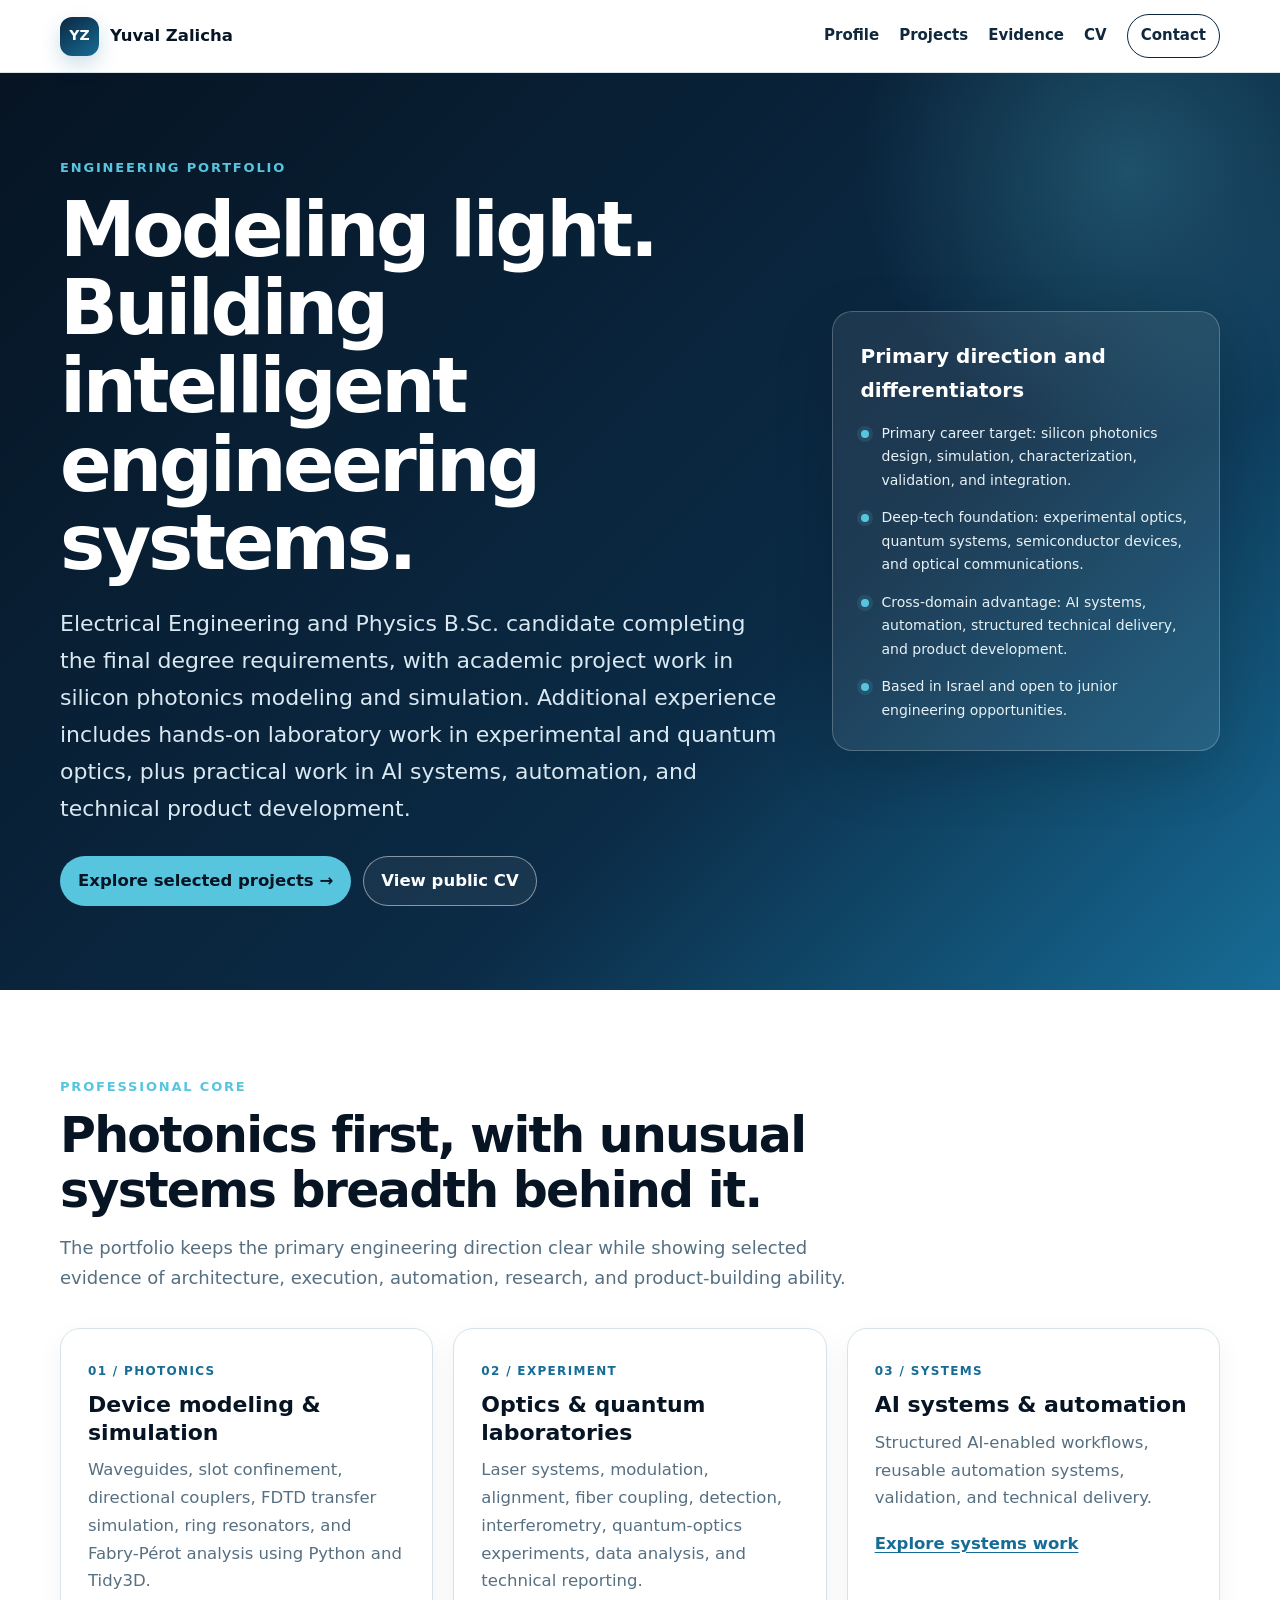
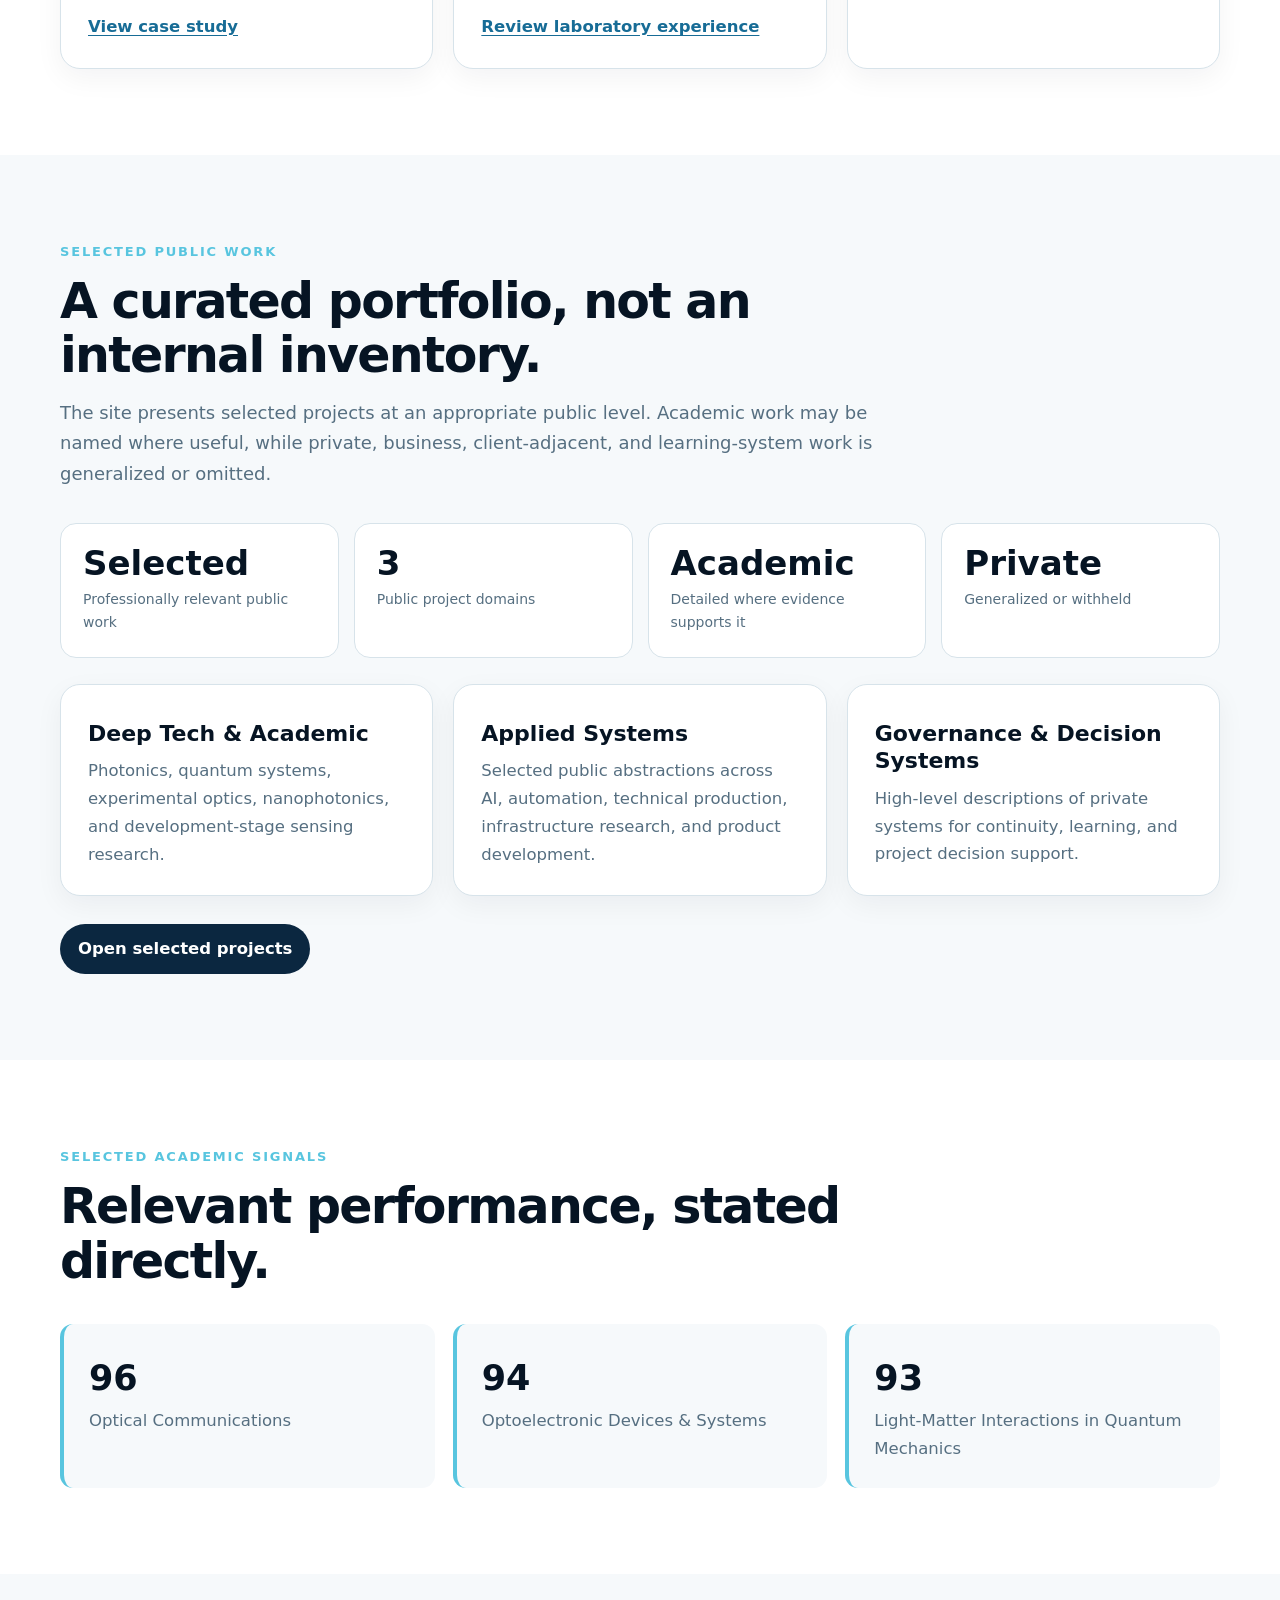
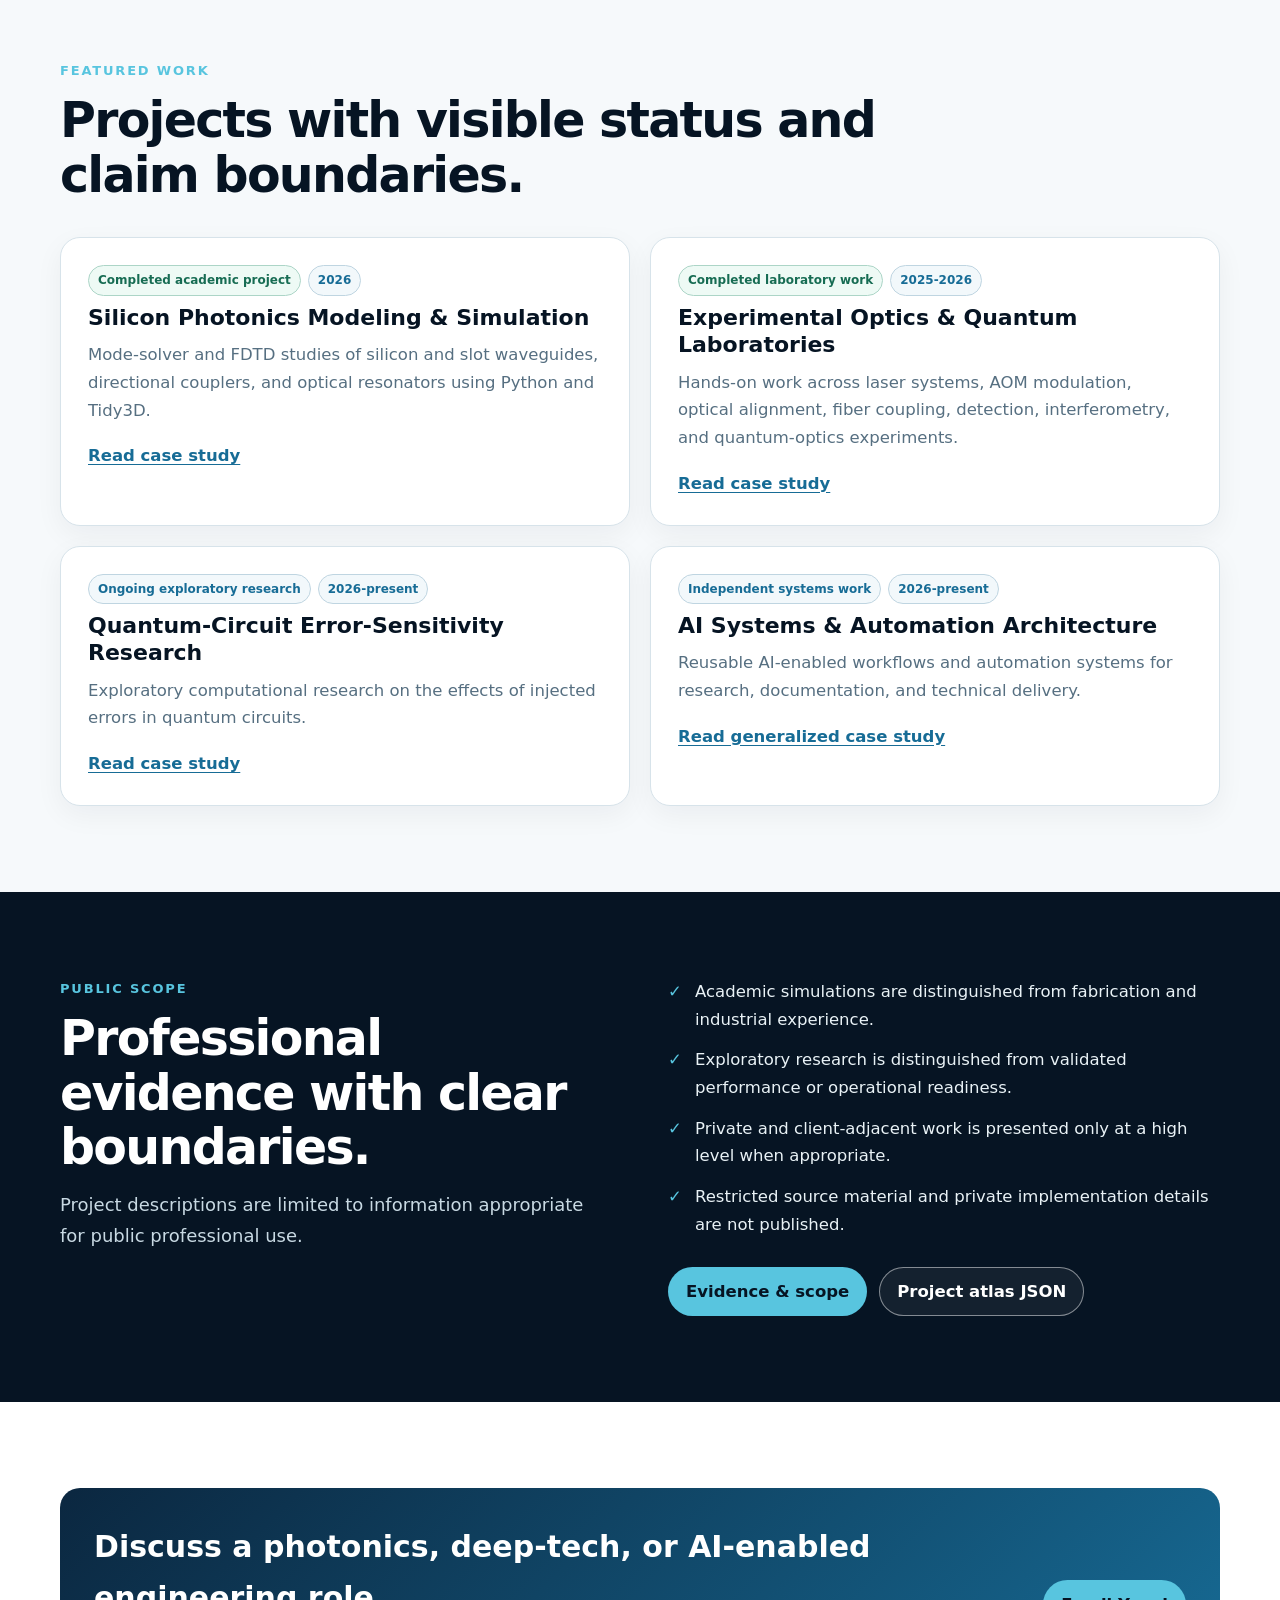
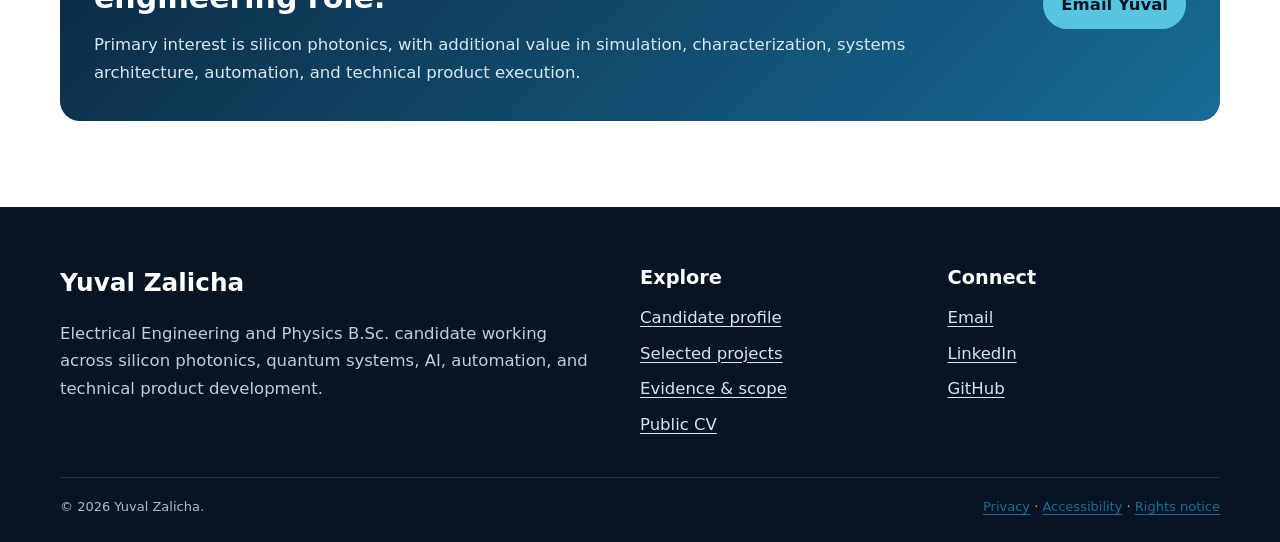
==== commit 2b32012c: "Strengthen homepage header and remove internal governance wording" ====
--- a/index.html
+++ b/index.html
@@ -1,2 +1,2 @@
 <!doctype html>
-<html lang="en"><head><meta charset="utf-8"><meta name="viewport" content="width=device-width,initial-scale=1"><meta name="robots" content="index,follow,max-image-preview:large"><title>Yuval Zalicha | Silicon Photonics, Deep Tech & AI Systems</title><meta name="description" content="Evidence-backed engineering portfolio across silicon photonics, experimental optics, quantum systems, AI, automation, and technical systems."><link rel="canonical" href="https://yuvalzalicha.github.io/"><link rel="icon" href="assets/favicon.svg" type="image/svg+xml"><link rel="stylesheet" href="assets/site.css"><meta name="theme-color" content="#061423"><meta property="og:type" content="website"><meta property="og:title" content="Yuval Zalicha | Silicon Photonics, Deep Tech & AI Systems"><meta property="og:description" content="Evidence-backed, public-safe engineering portfolio."><meta property="og:url" content="https://yuvalzalicha.github.io/"><meta property="og:image" content="https://yuvalzalicha.github.io/assets/social-card.svg"><meta name="twitter:card" content="summary_large_image"></head><body><a class="skip-link" href="#main">Skip to content</a><header class="site-header"><div class="container nav-wrap"><a class="brand" href="index.html"><span class="brand-mark">YZ</span><span>Yuval Zalicha</span></a><button class="nav-toggle" type="button" aria-expanded="false" aria-controls="site-navigation">Menu</button><nav class="site-nav" id="site-navigation" aria-label="Primary navigation" data-open="false"><a href="profile.html">Profile</a><a href="projects/">Projects</a><a href="evidence.html">Evidence</a><a href="cv.html">CV</a><a class="nav-cta" href="mailto:yuvalzalicha@gmail.com">Contact</a></nav></div></header><main id="main"><section class="hero"><div class="container hero-inner"><div><p class="eyebrow">Engineering portfolio</p><h1>Engineering light, intelligence, and scalable technical systems.</h1><p class="hero-lead">Electrical Engineering and Physics B.Sc. candidate completing the final degree requirements, with academic project work in silicon photonics modeling and simulation. Additional experience includes hands-on laboratory work in experimental and quantum optics, plus practical work in AI systems, automation, and technical product development.</p><div class="hero-actions"><a class="button button-primary" href="projects/">Explore selected projects →</a><a class="button button-secondary" href="cv.html">View public CV</a></div></div><aside class="hero-panel"><h2>Primary direction and differentiators</h2><ul class="status-list"><li><span class="status-dot"></span><span>Primary career target: silicon photonics design, simulation, characterization, validation, and integration.</span></li><li><span class="status-dot"></span><span>Deep-tech foundation: experimental optics, quantum systems, semiconductor devices, and optical communications.</span></li><li><span class="status-dot"></span><span>Cross-domain advantage: AI systems, automation, structured technical delivery, and product development.</span></li><li><span class="status-dot"></span><span>Based in Israel and open to junior engineering opportunities.</span></li></ul></aside></div></section><section class="section"><div class="container"><div class="section-heading"><p class="section-kicker">Professional core</p><h2>Photonics first, with unusual systems breadth behind it.</h2><p class="section-intro">The portfolio keeps the primary engineering direction clear while showing selected evidence of architecture, execution, automation, research, and product-building ability.</p></div><div class="grid-3"><article class="card"><span class="card-number">01 / PHOTONICS</span><h3>Device modeling & simulation</h3><p>Waveguides, slot confinement, directional couplers, FDTD transfer verification, ring resonators, and Fabry-Pérot analysis using Python and Tidy3D.</p><a class="card-link" href="projects/#silicon-photonics">View case study</a></article><article class="card"><span class="card-number">02 / EXPERIMENT</span><h3>Optics & quantum laboratories</h3><p>Laser systems, modulation, alignment, fiber coupling, detection, interferometry, quantum-optics experiments, data analysis, and technical reporting.</p><a class="card-link" href="projects/#experimental-optics">Review laboratory experience</a></article><article class="card"><span class="card-number">03 / SYSTEMS</span><h3>AI systems & automation</h3><p>Structured AI-enabled workflows, reusable automation systems, validation, and technical delivery.</p><a class="card-link" href="projects/#ai-systems">Explore systems work</a></article></div></div></section><section class="section section-soft"><div class="container"><div class="section-heading"><p class="section-kicker">Selected public work</p><h2>A curated portfolio, not an internal inventory.</h2><p class="section-intro">Only allowlisted project families appear publicly. Academic work may be named where appropriate. Private systems, business initiatives, client-adjacent work, and learning programs are generalized or omitted.</p></div><div class="portfolio-stats"><div class="portfolio-stat"><strong>Allowlist</strong><span>Only approved public records</span></div><div class="portfolio-stat"><strong>3</strong><span>Public project domains</span></div><div class="portfolio-stat"><strong>Academic</strong><span>Detailed where evidence supports it</span></div><div class="portfolio-stat"><strong>Private</strong><span>Generalized or withheld</span></div></div><div class="grid-3"><article class="card"><h3>Deep Tech & Academic</h3><p>Photonics, quantum systems, experimental optics, nanophotonics, and development-stage sensing research.</p></article><article class="card"><h3>Applied Systems</h3><p>Selected public abstractions across AI, automation, technical production, infrastructure research, and product development.</p></article><article class="card"><h3>Governance & Decision Systems</h3><p>High-level descriptions of private systems for continuity, learning, and project decision support.</p></article></div><div class="hero-actions"><a class="button button-dark" href="projects/">Open the public allowlist</a></div></div></section><section class="section"><div class="container"><div class="section-heading"><p class="section-kicker">Selected academic signals</p><h2>Relevant performance, stated directly.</h2></div><div class="highlight-row"><div class="highlight"><strong>96</strong><span>Optical Communications</span></div><div class="highlight"><strong>94</strong><span>Optoelectronic Devices & Systems</span></div><div class="highlight"><strong>93</strong><span>Light-Matter Interactions in Quantum Mechanics</span></div></div></div></section><section class="section section-soft"><div class="container"><div class="section-heading"><p class="section-kicker">Featured work</p><h2>Projects with visible status and claim boundaries.</h2></div><div class="grid-2"><article class="card"><div class="tag-row"><span class="tag status">Completed academic project</span><span class="tag">2026</span></div><h3>Silicon Photonics Modeling & Simulation</h3><p>Mode-solver and FDTD studies of silicon and slot waveguides, directional couplers, and optical resonators using Python and Tidy3D.</p><a class="card-link" href="projects/#silicon-photonics">Read case study</a></article><article class="card"><div class="tag-row"><span class="tag status">Completed laboratory work</span><span class="tag">2025-2026</span></div><h3>Experimental Optics & Quantum Laboratories</h3><p>Hands-on work across laser systems, AOM modulation, optical alignment, fiber coupling, detection, interferometry, and quantum-optics experiments.</p><a class="card-link" href="projects/#experimental-optics">Read case study</a></article><article class="card"><div class="tag-row"><span class="tag">Ongoing exploratory research</span><span class="tag">2026-present</span></div><h3>Quantum-Circuit Error-Sensitivity Research</h3><p>Exploratory computational research on the effects of injected errors in quantum circuits.</p><a class="card-link" href="projects/#quantum-error-sensitivity">Read case study</a></article><article class="card"><div class="tag-row"><span class="tag">Independent systems work</span><span class="tag">2026-present</span></div><h3>AI Systems & Automation Architecture</h3><p>Reusable AI-enabled workflows and automation systems for research, documentation, and technical delivery.</p><a class="card-link" href="projects/#ai-systems">Read generalized case study</a></article></div></div></section><section class="section section-dark"><div class="container split"><div><p class="section-kicker">Public allowlist</p><h2>Publication authority matters as much as redaction.</h2><p class="section-intro">A project is not published merely because its details can be anonymized. It must also be appropriate for public representation at the exact level shown.</p></div><div><ul class="check-list"><li>Detailed case studies are limited to appropriate academic work.</li><li>Private systems appear only as approved high-level abstractions.</li><li>Client-adjacent projects are omitted unless exact public authority exists.</li><li>Course names, providers, syllabi, private methods, and internal records remain withheld.</li></ul><div class="hero-actions"><a class="button button-primary" href="evidence.html">Evidence & disclosure</a><a class="button button-secondary" href="data/project-atlas.json">Allowlist JSON</a></div></div></div></section><section class="section"><div class="container"><div class="contact-band"><div><h2>Discuss a photonics, deep-tech, or AI-enabled engineering role.</h2><p>Primary interest is silicon photonics, with additional value in simulation, characterization, systems architecture, automation, and technical product execution.</p></div><a class="button button-primary" href="mailto:yuvalzalicha@gmail.com?subject=Engineering%20opportunity">Email Yuval</a></div></div></section></main><script type="application/ld+json">{"@context":"https://schema.org","@type":"Person","name":"Yuval Zalicha","url":"https://yuvalzalicha.github.io/","email":"mailto:yuvalzalicha@gmail.com","sameAs":["https://www.linkedin.com/in/yuvalzalicha","https://github.com/Yuvalzalicha"],"jobTitle":"Electrical Engineering and Physics B.Sc. Candidate","affiliation":{"@type":"CollegeOrUniversity","name":"Bar-Ilan University"},"knowsAbout":["Silicon photonics","Tidy3D","FDTD","Optical communications","Quantum optics","Python","AI systems","Engineering automation"]}</script><footer class="site-footer"><div class="container footer-grid"><div><h2>Yuval Zalicha</h2><p>Electrical Engineering and Physics B.Sc. candidate working across silicon photonics, quantum systems, AI, automation, and technical product development.</p></div><div><h3>Explore</h3><ul class="footer-links"><li><a href="profile.html">Candidate profile</a></li><li><a href="projects/">Selected projects</a></li><li><a href="evidence.html">Evidence & disclosure</a></li><li><a href="cv.html">Public CV</a></li></ul></div><div><h3>Connect</h3><ul class="footer-links"><li><a href="mailto:yuvalzalicha@gmail.com">Email</a></li><li><a href="https://www.linkedin.com/in/yuvalzalicha" target="_blank" rel="me noopener noreferrer">LinkedIn</a></li><li><a href="https://github.com/Yuvalzalicha" target="_blank" rel="me noopener noreferrer">GitHub</a></li></ul></div></div><div class="container footer-bottom"><span>© <span data-year>2026</span> Yuval Zalicha.</span><span>Selected public work; allowlist disclosure.</span></div></footer><script src="assets/site.js" defer></script></body></html>+<html lang="en"><head><meta charset="utf-8"><meta name="viewport" content="width=device-width,initial-scale=1"><meta name="robots" content="index,follow,max-image-preview:large"><title>Yuval Zalicha | Silicon Photonics, Deep Tech & AI Systems</title><meta name="description" content="Evidence-backed engineering portfolio across silicon photonics, experimental optics, quantum systems, AI, automation, and technical systems."><link rel="canonical" href="https://yuvalzalicha.github.io/"><link rel="icon" href="assets/favicon.svg" type="image/svg+xml"><link rel="stylesheet" href="assets/site.css"><meta name="theme-color" content="#061423"><meta property="og:type" content="website"><meta property="og:title" content="Yuval Zalicha | Silicon Photonics, Deep Tech & AI Systems"><meta property="og:description" content="Evidence-backed engineering portfolio."><meta property="og:url" content="https://yuvalzalicha.github.io/"><meta property="og:image" content="https://yuvalzalicha.github.io/assets/social-card.svg"><meta name="twitter:card" content="summary_large_image"></head><body><a class="skip-link" href="#main">Skip to content</a><header class="site-header"><div class="container nav-wrap"><a class="brand" href="index.html"><span class="brand-mark">YZ</span><span>Yuval Zalicha</span></a><button class="nav-toggle" type="button" aria-expanded="false" aria-controls="site-navigation">Menu</button><nav class="site-nav" id="site-navigation" aria-label="Primary navigation" data-open="false"><a href="profile.html">Profile</a><a href="projects/">Projects</a><a href="evidence.html">Evidence</a><a href="cv.html">CV</a><a class="nav-cta" href="mailto:yuvalzalicha@gmail.com">Contact</a></nav></div></header><main id="main"><section class="hero"><div class="container hero-inner"><div><p class="eyebrow">Engineering portfolio</p><h1>Modeling light. Building intelligent engineering systems.</h1><p class="hero-lead">Electrical Engineering and Physics B.Sc. candidate completing the final degree requirements, with academic project work in silicon photonics modeling and simulation. Additional experience includes hands-on laboratory work in experimental and quantum optics, plus practical work in AI systems, automation, and technical product development.</p><div class="hero-actions"><a class="button button-primary" href="projects/">Explore selected projects →</a><a class="button button-secondary" href="cv.html">View public CV</a></div></div><aside class="hero-panel"><h2>Primary direction and differentiators</h2><ul class="status-list"><li><span class="status-dot"></span><span>Primary career target: silicon photonics design, simulation, characterization, validation, and integration.</span></li><li><span class="status-dot"></span><span>Deep-tech foundation: experimental optics, quantum systems, semiconductor devices, and optical communications.</span></li><li><span class="status-dot"></span><span>Cross-domain advantage: AI systems, automation, structured technical delivery, and product development.</span></li><li><span class="status-dot"></span><span>Based in Israel and open to junior engineering opportunities.</span></li></ul></aside></div></section><section class="section"><div class="container"><div class="section-heading"><p class="section-kicker">Professional core</p><h2>Photonics first, with unusual systems breadth behind it.</h2><p class="section-intro">The portfolio keeps the primary engineering direction clear while showing selected evidence of architecture, execution, automation, research, and product-building ability.</p></div><div class="grid-3"><article class="card"><span class="card-number">01 / PHOTONICS</span><h3>Device modeling & simulation</h3><p>Waveguides, slot confinement, directional couplers, FDTD transfer simulation, ring resonators, and Fabry-Pérot analysis using Python and Tidy3D.</p><a class="card-link" href="projects/#silicon-photonics">View case study</a></article><article class="card"><span class="card-number">02 / EXPERIMENT</span><h3>Optics & quantum laboratories</h3><p>Laser systems, modulation, alignment, fiber coupling, detection, interferometry, quantum-optics experiments, data analysis, and technical reporting.</p><a class="card-link" href="projects/#experimental-optics">Review laboratory experience</a></article><article class="card"><span class="card-number">03 / SYSTEMS</span><h3>AI systems & automation</h3><p>Structured AI-enabled workflows, reusable automation systems, validation, and technical delivery.</p><a class="card-link" href="projects/#ai-systems">Explore systems work</a></article></div></div></section><section class="section section-soft"><div class="container"><div class="section-heading"><p class="section-kicker">Selected public work</p><h2>A curated portfolio, not an internal inventory.</h2><p class="section-intro">The site presents selected projects at an appropriate public level. Academic work may be named where useful, while private, business, client-adjacent, and learning-system work is generalized or omitted.</p></div><div class="portfolio-stats"><div class="portfolio-stat"><strong>Selected</strong><span>Professionally relevant public work</span></div><div class="portfolio-stat"><strong>3</strong><span>Public project domains</span></div><div class="portfolio-stat"><strong>Academic</strong><span>Detailed where evidence supports it</span></div><div class="portfolio-stat"><strong>Private</strong><span>Generalized or withheld</span></div></div><div class="grid-3"><article class="card"><h3>Deep Tech & Academic</h3><p>Photonics, quantum systems, experimental optics, nanophotonics, and development-stage sensing research.</p></article><article class="card"><h3>Applied Systems</h3><p>Selected public abstractions across AI, automation, technical production, infrastructure research, and product development.</p></article><article class="card"><h3>Governance & Decision Systems</h3><p>High-level descriptions of private systems for continuity, learning, and project decision support.</p></article></div><div class="hero-actions"><a class="button button-dark" href="projects/">Open selected projects</a></div></div></section><section class="section"><div class="container"><div class="section-heading"><p class="section-kicker">Selected academic signals</p><h2>Relevant performance, stated directly.</h2></div><div class="highlight-row"><div class="highlight"><strong>96</strong><span>Optical Communications</span></div><div class="highlight"><strong>94</strong><span>Optoelectronic Devices & Systems</span></div><div class="highlight"><strong>93</strong><span>Light-Matter Interactions in Quantum Mechanics</span></div></div></div></section><section class="section section-soft"><div class="container"><div class="section-heading"><p class="section-kicker">Featured work</p><h2>Projects with visible status and claim boundaries.</h2></div><div class="grid-2"><article class="card"><div class="tag-row"><span class="tag status">Completed academic project</span><span class="tag">2026</span></div><h3>Silicon Photonics Modeling & Simulation</h3><p>Mode-solver and FDTD studies of silicon and slot waveguides, directional couplers, and optical resonators using Python and Tidy3D.</p><a class="card-link" href="projects/#silicon-photonics">Read case study</a></article><article class="card"><div class="tag-row"><span class="tag status">Completed laboratory work</span><span class="tag">2025-2026</span></div><h3>Experimental Optics & Quantum Laboratories</h3><p>Hands-on work across laser systems, AOM modulation, optical alignment, fiber coupling, detection, interferometry, and quantum-optics experiments.</p><a class="card-link" href="projects/#experimental-optics">Read case study</a></article><article class="card"><div class="tag-row"><span class="tag">Ongoing exploratory research</span><span class="tag">2026-present</span></div><h3>Quantum-Circuit Error-Sensitivity Research</h3><p>Exploratory computational research on the effects of injected errors in quantum circuits.</p><a class="card-link" href="projects/#quantum-error-sensitivity">Read case study</a></article><article class="card"><div class="tag-row"><span class="tag">Independent systems work</span><span class="tag">2026-present</span></div><h3>AI Systems & Automation Architecture</h3><p>Reusable AI-enabled workflows and automation systems for research, documentation, and technical delivery.</p><a class="card-link" href="projects/#ai-systems">Read generalized case study</a></article></div></div></section><section class="section section-dark"><div class="container split"><div><p class="section-kicker">Public scope</p><h2>Professional evidence with clear boundaries.</h2><p class="section-intro">Project descriptions are limited to information appropriate for public professional use.</p></div><div><ul class="check-list"><li>Academic simulations are distinguished from fabrication and industrial experience.</li><li>Exploratory research is distinguished from validated performance or operational readiness.</li><li>Private and client-adjacent work is presented only at a high level when appropriate.</li><li>Restricted source material and private implementation details are not published.</li></ul><div class="hero-actions"><a class="button button-primary" href="evidence.html">Evidence & scope</a><a class="button button-secondary" href="data/project-atlas.json">Project atlas JSON</a></div></div></div></section><section class="section"><div class="container"><div class="contact-band"><div><h2>Discuss a photonics, deep-tech, or AI-enabled engineering role.</h2><p>Primary interest is silicon photonics, with additional value in simulation, characterization, systems architecture, automation, and technical product execution.</p></div><a class="button button-primary" href="mailto:yuvalzalicha@gmail.com?subject=Engineering%20opportunity">Email Yuval</a></div></div></section></main><script type="application/ld+json">{"@context":"https://schema.org","@type":"Person","name":"Yuval Zalicha","url":"https://yuvalzalicha.github.io/","sameAs":["https://www.linkedin.com/in/yuvalzalicha","https://github.com/Yuvalzalicha"],"jobTitle":"Electrical Engineering and Physics B.Sc. Candidate","affiliation":{"@type":"CollegeOrUniversity","name":"Bar-Ilan University"},"knowsAbout":["Silicon photonics","Tidy3D","FDTD","Optical communications","Quantum optics","Python","AI systems","Engineering automation"]}</script><footer class="site-footer"><div class="container footer-grid"><div><h2>Yuval Zalicha</h2><p>Electrical Engineering and Physics B.Sc. candidate working across silicon photonics, quantum systems, AI, automation, and technical product development.</p></div><div><h3>Explore</h3><ul class="footer-links"><li><a href="profile.html">Candidate profile</a></li><li><a href="projects/">Selected projects</a></li><li><a href="evidence.html">Evidence & scope</a></li><li><a href="cv.html">Public CV</a></li></ul></div><div><h3>Connect</h3><ul class="footer-links"><li><a href="mailto:yuvalzalicha@gmail.com">Email</a></li><li><a href="https://www.linkedin.com/in/yuvalzalicha" target="_blank" rel="me noopener noreferrer">LinkedIn</a></li><li><a href="https://github.com/Yuvalzalicha" target="_blank" rel="me noopener noreferrer">GitHub</a></li></ul></div></div><div class="container footer-bottom"><span>© <span data-year>2026</span> Yuval Zalicha.</span><span><a href="privacy.html">Privacy</a> · <a href="accessibility.html">Accessibility</a> · <a href="notice.html">Rights notice</a></span></div></footer><script src="assets/site.js" defer></script></body></html>
--- a/assets/site.css
+++ b/assets/site.css
@@ -1 +1 @@
-:root{--navy:#061423;--navy2:#0b2740;--ink:#10283d;--muted:#566f81;--blue:#176c96;--cyan:#58c5df;--pale:#eef7fa;--paper:#f6f9fb;--line:#d7e3ea;--white:#fff;--green:#176c53;--amber:#8a5a00;--purple:#624786;--shadow:0 18px 52px rgba(6,20,35,.11);--radius:20px;--content:1160px}*{box-sizing:border-box}html{scroll-behavior:smooth}body{margin:0;background:var(--white);color:var(--ink);font:16.5px/1.68 Inter,ui-sans-serif,system-ui,-apple-system,BlinkMacSystemFont,"Segoe UI",sans-serif;text-rendering:optimizeLegibility}a{color:var(--blue);text-underline-offset:3px}a:hover{color:var(--navy)}button,input{font:inherit}:focus-visible{outline:3px solid var(--cyan);outline-offset:3px}.container{width:min(calc(100% - 38px),var(--content));margin-inline:auto}.narrow{width:min(calc(100% - 38px),840px);margin-inline:auto}.skip-link{position:fixed;z-index:1000;left:12px;top:10px;padding:9px 13px;background:#fff;color:var(--navy);border:2px solid var(--navy);border-radius:8px;transform:translateY(-180%)}.skip-link:focus{transform:none}.site-header{position:sticky;top:0;z-index:50;background:rgba(255,255,255,.95);backdrop-filter:blur(14px);border-bottom:1px solid rgba(215,227,234,.92)}.nav-wrap{min-height:72px;display:flex;align-items:center;justify-content:space-between;gap:22px}.brand{display:flex;align-items:center;gap:11px;color:var(--navy);text-decoration:none;font-weight:800}.brand-mark{display:grid;place-items:center;width:39px;height:39px;border-radius:12px;background:linear-gradient(145deg,var(--navy2),var(--blue));color:#fff;font-size:14px;box-shadow:0 8px 20px rgba(23,108,150,.22)}.site-nav{display:flex;align-items:center;gap:20px}.site-nav a{color:var(--ink);text-decoration:none;font-size:15px;font-weight:700}.site-nav a:hover,.site-nav a[aria-current=page]{color:var(--blue)}.nav-cta{padding:8px 13px;border:1px solid var(--navy2);border-radius:999px}.nav-toggle{display:none;padding:8px 11px;border:1px solid var(--line);border-radius:9px;background:#fff;color:var(--navy);font-weight:750}.hero{position:relative;overflow:hidden;color:#fff;background:linear-gradient(135deg,var(--navy) 0%,#0b2b46 62%,#176c96 100%)}.hero:before{content:"";position:absolute;inset:-20% -10% auto auto;width:560px;height:560px;border-radius:50%;background:radial-gradient(circle,rgba(88,197,223,.26),transparent 68%)}.hero-inner{position:relative;display:grid;grid-template-columns:minmax(0,1.3fr) minmax(280px,.7fr);align-items:center;gap:50px;min-height:610px;padding-block:84px}.eyebrow,.section-kicker{margin:0 0 12px;color:var(--cyan);font-size:13px;font-weight:850;letter-spacing:.14em;text-transform:uppercase}.hero h1,.page-hero h1{margin:0;max-width:900px;font-size:clamp(42px,6vw,76px);line-height:1.03;letter-spacing:-.045em}.hero-lead,.page-deck{max-width:820px;margin:24px 0 0;color:#d9e8f1;font-size:clamp(18px,2vw,22px)}.hero-panel{padding:28px;border:1px solid rgba(255,255,255,.22);border-radius:var(--radius);background:rgba(255,255,255,.08);box-shadow:0 20px 60px rgba(0,0,0,.16)}.hero-panel h2{margin:0 0 14px;color:#fff;font-size:20px}.status-list,.check-list,.footer-links{margin:0;padding:0;list-style:none}.status-list{display:grid;gap:14px}.status-list li{display:grid;grid-template-columns:10px 1fr;gap:11px;color:#e7f1f5;font-size:14px}.status-dot{width:8px;height:8px;margin-top:8px;border-radius:50%;background:var(--cyan);box-shadow:0 0 0 4px rgba(88,197,223,.13)}.hero-actions{display:flex;flex-wrap:wrap;gap:12px;margin-top:28px}.button{display:inline-flex;align-items:center;justify-content:center;min-height:45px;padding:10px 17px;border:1px solid transparent;border-radius:999px;text-decoration:none;font-weight:800;cursor:pointer}.button-primary{background:var(--cyan);color:var(--navy)}.button-primary:hover{background:#7dd5e8;color:var(--navy)}.button-secondary{border-color:rgba(255,255,255,.48);background:rgba(255,255,255,.06);color:#fff}.button-secondary:hover{background:#fff;color:var(--navy)}.button-dark{background:var(--navy2);color:#fff}.button-dark:hover{background:var(--blue);color:#fff}.section{padding-block:86px}.section-soft{background:var(--paper)}.section-dark{background:var(--navy);color:#e9f2f6}.section-heading{max-width:820px;margin-bottom:34px}.section-heading h2,.section-dark h2{margin:0;color:var(--navy);font-size:clamp(31px,4vw,49px);line-height:1.12;letter-spacing:-.035em}.section-dark h2{color:#fff}.section-intro{margin:14px 0 0;color:var(--muted);font-size:18px}.section-dark .section-intro{color:#c8d9e3}.grid-2,.grid-3,.grid-4{display:grid;gap:20px}.grid-2{grid-template-columns:repeat(2,minmax(0,1fr))}.grid-3{grid-template-columns:repeat(3,minmax(0,1fr))}.grid-4{grid-template-columns:repeat(4,minmax(0,1fr))}.card{padding:27px;border:1px solid var(--line);border-radius:var(--radius);background:#fff;box-shadow:0 9px 28px rgba(6,20,35,.05)}.card h2,.card h3{margin:8px 0 10px;color:var(--navy);line-height:1.25}.card h3{font-size:22px}.card p{margin:0;color:var(--muted)}.card-number{color:var(--blue);font-size:12px;font-weight:850;letter-spacing:.11em}.card-link{display:inline-block;margin-top:18px;font-weight:800}.portfolio-stats{display:grid;grid-template-columns:repeat(4,minmax(0,1fr));gap:15px;margin-bottom:26px}.portfolio-stat{padding:22px;border:1px solid var(--line);border-radius:16px;background:#fff}.portfolio-stat strong{display:block;color:var(--navy);font-size:34px;line-height:1}.portfolio-stat span{display:block;margin-top:8px;color:var(--muted);font-size:14px}.tag-row,.skill-tags{display:flex;flex-wrap:wrap;gap:7px}.tag{display:inline-flex;padding:4px 9px;border:1px solid #bfd5e1;border-radius:999px;background:#f2f8fb;color:var(--blue);font-size:12px;font-weight:800}.tag.status{border-color:#acd5c7;background:#eefaf5;color:var(--green)}.tag.restricted{border-color:#e0bd94;background:#fff7eb;color:#764816}.tag.anonymized{border-color:#cfbee5;background:#f7f2fc;color:var(--purple)}.highlight-row{display:grid;grid-template-columns:repeat(3,minmax(0,1fr));gap:18px}.highlight{padding:25px;border-left:4px solid var(--cyan);border-radius:13px;background:var(--paper)}.highlight strong{display:block;color:var(--navy);font-size:35px}.highlight span{color:var(--muted)}.split{display:grid;grid-template-columns:1fr 1fr;gap:56px;align-items:start}.check-list{display:grid;gap:13px}.check-list li{position:relative;padding-left:27px}.check-list li:before{content:"✓";position:absolute;left:0;color:var(--cyan);font-weight:900}.contact-band{display:grid;grid-template-columns:1fr auto;align-items:center;gap:28px;padding:34px;border-radius:var(--radius);background:linear-gradient(135deg,var(--navy2),var(--blue));color:#fff}.contact-band h2{margin:0;font-size:30px}.contact-band p{margin:8px 0 0;color:#d9e8f1}.page-hero{padding-block:82px;color:#fff;background:linear-gradient(135deg,var(--navy),#123f60)}.breadcrumbs{margin:0 0 16px;color:#c7d9e4;font-size:14px}.breadcrumbs a{color:#e9f5f8}.page-title h1{font-size:clamp(38px,5vw,62px)}.prose h2{margin:38px 0 10px;color:var(--navy);font-size:28px}.prose h3{margin:25px 0 8px;color:var(--navy)}.prose p,.prose li{color:#334f61}.definition-grid{display:grid;grid-template-columns:180px 1fr;margin:22px 0;border-top:1px solid var(--line)}.definition-grid dt,.definition-grid dd{margin:0;padding:13px 0;border-bottom:1px solid var(--line)}.definition-grid dt{font-weight:800;color:var(--navy)}.definition-grid dd{color:var(--muted)}.link-cards{display:grid;grid-template-columns:repeat(3,minmax(0,1fr));gap:16px}.link-card{display:block;padding:19px;border:1px solid var(--line);border-radius:14px;background:#fff;text-decoration:none}.link-card strong,.link-card span{display:block}.link-card strong{color:var(--navy)}.link-card span{margin-top:4px;color:var(--muted);font-size:14px}.atlas-toolbar{display:grid;gap:16px;margin-bottom:26px;padding:20px;border:1px solid var(--line);border-radius:16px;background:#fff}.filter-group{display:flex;flex-wrap:wrap;gap:8px}.filter-button{padding:8px 12px;border:1px solid #b9ccd7;border-radius:999px;background:#fff;color:var(--navy);font-weight:800;cursor:pointer}.filter-button:hover,.filter-button.is-active{border-color:var(--blue);background:var(--blue);color:#fff}.project-search{display:grid;gap:6px;max-width:650px}.project-search span{font-weight:800;color:var(--navy)}.project-search input{min-height:45px;padding:10px 13px;border:1px solid #b9ccd7;border-radius:10px}.results-count{margin:0;color:var(--muted);font-size:14px}.atlas-grid{display:grid;grid-template-columns:repeat(2,minmax(0,1fr));gap:20px}.atlas-card{display:flex;flex-direction:column;min-height:450px}.atlas-card[hidden]{display:none}.atlas-card h2{font-size:23px}.atlas-summary{min-height:86px}.atlas-facts{display:grid;gap:8px;margin:18px 0}.atlas-facts>div{display:grid;grid-template-columns:78px 1fr;gap:10px}.atlas-facts dt{font-size:12px;font-weight:850;letter-spacing:.06em;text-transform:uppercase;color:var(--navy)}.atlas-facts dd{margin:0;color:var(--muted);font-size:14px}.atlas-boundary{margin-top:16px;padding:12px;border-left:3px solid #c28421;background:#fff8ec;color:#6d5019;font-size:13px}.atlas-footer{display:flex;justify-content:space-between;align-items:center;gap:12px;margin-top:auto;padding-top:18px}.no-results{padding:40px;border:1px dashed #b9ccd7;border-radius:16px;text-align:center;background:#fff}.case-study{scroll-margin-top:95px}.case-study+.case-study{margin-top:26px}.site-footer{padding:55px 0 24px;background:var(--navy);color:#d7e5ed}.footer-grid{display:grid;grid-template-columns:2fr 1fr 1fr;gap:35px}.site-footer h2,.site-footer h3{margin:0 0 10px;color:#fff}.site-footer p{color:#bcd0dc}.footer-links{display:grid;gap:8px}.footer-links a{color:#d7e5ed}.footer-bottom{display:flex;justify-content:space-between;gap:20px;margin-top:38px;padding-top:18px;border-top:1px solid rgba(255,255,255,.14);font-size:13px;color:#a9c0cd}@media(max-width:980px){.hero-inner,.split{grid-template-columns:1fr}.hero-inner{min-height:auto}.grid-4,.portfolio-stats{grid-template-columns:repeat(2,minmax(0,1fr))}.grid-3{grid-template-columns:1fr}.atlas-grid{grid-template-columns:1fr}.atlas-card{min-height:auto}.atlas-summary{min-height:0}}@media(max-width:760px){.nav-toggle{display:block}.site-nav{display:none;position:absolute;top:72px;left:0;right:0;flex-direction:column;align-items:stretch;gap:0;padding:12px 20px 20px;background:#fff;border-bottom:1px solid var(--line);box-shadow:0 15px 30px rgba(6,20,35,.1)}.site-nav[data-open=true]{display:flex}.site-nav a{padding:10px 4px}.hero-inner{padding-block:65px}.section{padding-block:66px}.grid-2,.highlight-row,.link-cards,.portfolio-stats,.grid-4{grid-template-columns:1fr}.contact-band{grid-template-columns:1fr}.definition-grid{grid-template-columns:1fr}.definition-grid dt{border-bottom:0;padding-bottom:2px}.definition-grid dd{padding-top:2px}.footer-grid{grid-template-columns:1fr}.footer-bottom{flex-direction:column}.atlas-facts>div{grid-template-columns:1fr;gap:2px}}@media print{.site-header,.site-footer,.hero-actions,.nav-toggle,.contact-band{display:none!important}body{font-size:11pt}.section,.page-hero{padding:0}.card{box-shadow:none;break-inside:avoid}}+:root{--navy:#061423;--navy2:#0b2740;--ink:#10283d;--muted:#566f81;--blue:#176c96;--cyan:#58c5df;--pale:#eef7fa;--paper:#f6f9fb;--line:#d7e3ea;--white:#fff;--green:#176c53;--amber:#8a5a00;--purple:#624786;--shadow:0 18px 52px rgba(6,20,35,.11);--radius:20px;--content:1160px}*{box-sizing:border-box}html{scroll-behavior:smooth}body{margin:0;background:var(--white);color:var(--ink);font:16.5px/1.68 Inter,ui-sans-serif,system-ui,-apple-system,BlinkMacSystemFont,"Segoe UI",sans-serif;text-rendering:optimizeLegibility}a{color:var(--blue);text-underline-offset:3px}a:hover{color:var(--navy)}button,input{font:inherit}:focus-visible{outline:3px solid var(--cyan);outline-offset:3px}.container{width:min(calc(100% - 38px),var(--content));margin-inline:auto}.narrow{width:min(calc(100% - 38px),840px);margin-inline:auto}.skip-link{position:fixed;z-index:1000;left:12px;top:10px;padding:9px 13px;background:#fff;color:var(--navy);border:2px solid var(--navy);border-radius:8px;transform:translateY(-180%)}.skip-link:focus{transform:none}.site-header{position:sticky;top:0;z-index:50;background:rgba(255,255,255,.95);backdrop-filter:blur(14px);border-bottom:1px solid rgba(215,227,234,.92)}.nav-wrap{min-height:72px;display:flex;align-items:center;justify-content:space-between;gap:22px}.brand{display:flex;align-items:center;gap:11px;color:var(--navy);text-decoration:none;font-weight:800}.brand-mark{display:grid;place-items:center;width:39px;height:39px;border-radius:12px;background:linear-gradient(145deg,var(--navy2),var(--blue));color:#fff;font-size:14px;box-shadow:0 8px 20px rgba(23,108,150,.22)}.site-nav{display:flex;align-items:center;gap:20px}.site-nav a{color:var(--ink);text-decoration:none;font-size:15px;font-weight:700}.site-nav a:hover,.site-nav a[aria-current=page]{color:var(--blue)}.nav-cta{padding:8px 13px;border:1px solid var(--navy2);border-radius:999px}.nav-toggle{display:none;padding:8px 11px;border:1px solid var(--line);border-radius:9px;background:#fff;color:var(--navy);font-weight:750}.hero{position:relative;overflow:hidden;color:#fff;background:linear-gradient(135deg,var(--navy) 0%,#0b2b46 62%,#176c96 100%)}.hero:before{content:"";position:absolute;inset:-20% -10% auto auto;width:560px;height:560px;border-radius:50%;background:radial-gradient(circle,rgba(88,197,223,.26),transparent 68%)}.hero-inner{position:relative;display:grid;grid-template-columns:minmax(0,1.3fr) minmax(280px,.7fr);align-items:center;gap:50px;min-height:610px;padding-block:84px}.eyebrow,.section-kicker{margin:0 0 12px;color:var(--cyan);font-size:13px;font-weight:850;letter-spacing:.14em;text-transform:uppercase}.hero h1,.page-hero h1{margin:0;max-width:900px;font-size:clamp(42px,6vw,76px);line-height:1.03;letter-spacing:-.045em}.hero-lead,.page-deck{max-width:820px;margin:24px 0 0;color:#d9e8f1;font-size:clamp(18px,2vw,22px)}.hero-panel{padding:28px;border:1px solid rgba(255,255,255,.22);border-radius:var(--radius);background:rgba(255,255,255,.08);box-shadow:0 20px 60px rgba(0,0,0,.16)}.hero-panel h2{margin:0 0 14px;color:#fff;font-size:20px}.status-list,.check-list,.footer-links{margin:0;padding:0;list-style:none}.status-list{display:grid;gap:14px}.status-list li{display:grid;grid-template-columns:10px 1fr;gap:11px;color:#e7f1f5;font-size:14px}.status-dot{width:8px;height:8px;margin-top:8px;border-radius:50%;background:var(--cyan);box-shadow:0 0 0 4px rgba(88,197,223,.13)}.hero-actions{display:flex;flex-wrap:wrap;gap:12px;margin-top:28px}.button{display:inline-flex;align-items:center;justify-content:center;min-height:45px;padding:10px 17px;border:1px solid transparent;border-radius:999px;text-decoration:none;font-weight:800;cursor:pointer}.button-primary{background:var(--cyan);color:var(--navy)}.button-primary:hover{background:#7dd5e8;color:var(--navy)}.button-secondary{border-color:rgba(255,255,255,.48);background:rgba(255,255,255,.06);color:#fff}.button-secondary:hover{background:#fff;color:var(--navy)}.button-dark{background:var(--navy2);color:#fff}.button-dark:hover{background:var(--blue);color:#fff}.section{padding-block:86px}.section-soft{background:var(--paper)}.section-dark{background:var(--navy);color:#e9f2f6}.section-heading{max-width:820px;margin-bottom:34px}.section-heading h2,.section-dark h2{margin:0;color:var(--navy);font-size:clamp(31px,4vw,49px);line-height:1.12;letter-spacing:-.035em}.section-dark h2{color:#fff}.section-intro{margin:14px 0 0;color:var(--muted);font-size:18px}.section-dark .section-intro{color:#c8d9e3}.grid-2,.grid-3,.grid-4{display:grid;gap:20px}.grid-2{grid-template-columns:repeat(2,minmax(0,1fr))}.grid-3{grid-template-columns:repeat(3,minmax(0,1fr))}.grid-4{grid-template-columns:repeat(4,minmax(0,1fr))}.card{padding:27px;border:1px solid var(--line);border-radius:var(--radius);background:#fff;box-shadow:0 9px 28px rgba(6,20,35,.05)}.card h2,.card h3{margin:8px 0 10px;color:var(--navy);line-height:1.25}.card h3{font-size:22px}.card p{margin:0;color:var(--muted)}.card-number{color:var(--blue);font-size:12px;font-weight:850;letter-spacing:.11em}.card-link{display:inline-block;margin-top:18px;font-weight:800}.portfolio-stats{display:grid;grid-template-columns:repeat(4,minmax(0,1fr));gap:15px;margin-bottom:26px}.portfolio-stat{padding:22px;border:1px solid var(--line);border-radius:16px;background:#fff}.portfolio-stat strong{display:block;color:var(--navy);font-size:34px;line-height:1}.portfolio-stat span{display:block;margin-top:8px;color:var(--muted);font-size:14px}.tag-row,.skill-tags{display:flex;flex-wrap:wrap;gap:7px}.tag{display:inline-flex;padding:4px 9px;border:1px solid #bfd5e1;border-radius:999px;background:#f2f8fb;color:var(--blue);font-size:12px;font-weight:800}.tag.status{border-color:#acd5c7;background:#eefaf5;color:var(--green)}.tag.restricted{border-color:#e0bd94;background:#fff7eb;color:#764816}.tag.anonymized{border-color:#cfbee5;background:#f7f2fc;color:var(--purple)}.highlight-row{display:grid;grid-template-columns:repeat(3,minmax(0,1fr));gap:18px}.highlight{padding:25px;border-left:4px solid var(--cyan);border-radius:13px;background:var(--paper)}.highlight strong{display:block;color:var(--navy);font-size:35px}.highlight span{color:var(--muted)}.split{display:grid;grid-template-columns:1fr 1fr;gap:56px;align-items:start}.check-list{display:grid;gap:13px}.check-list li{position:relative;padding-left:27px}.check-list li:before{content:"✓";position:absolute;left:0;color:var(--cyan);font-weight:900}.contact-band{display:grid;grid-template-columns:1fr auto;align-items:center;gap:28px;padding:34px;border-radius:var(--radius);background:linear-gradient(135deg,var(--navy2),var(--blue));color:#fff}.contact-band h2{margin:0;font-size:30px}.contact-band p{margin:8px 0 0;color:#d9e8f1}.page-hero{padding-block:82px;color:#fff;background:linear-gradient(135deg,var(--navy),#123f60)}.breadcrumbs{margin:0 0 16px;color:#c7d9e4;font-size:14px}.breadcrumbs a{color:#e9f5f8}.page-title h1{font-size:clamp(38px,5vw,62px)}.prose h2{margin:38px 0 10px;color:var(--navy);font-size:28px}.prose h3{margin:25px 0 8px;color:var(--navy)}.prose p,.prose li{color:#334f61}.definition-grid{display:grid;grid-template-columns:180px 1fr;margin:22px 0;border-top:1px solid var(--line)}.definition-grid dt,.definition-grid dd{margin:0;padding:13px 0;border-bottom:1px solid var(--line)}.definition-grid dt{font-weight:800;color:var(--navy)}.definition-grid dd{color:var(--muted)}.link-cards{display:grid;grid-template-columns:repeat(3,minmax(0,1fr));gap:16px}.link-card{display:block;padding:19px;border:1px solid var(--line);border-radius:14px;background:#fff;text-decoration:none}.link-card strong,.link-card span{display:block}.link-card strong{color:var(--navy)}.link-card span{margin-top:4px;color:var(--muted);font-size:14px}.atlas-toolbar{display:grid;gap:16px;margin-bottom:26px;padding:20px;border:1px solid var(--line);border-radius:16px;background:#fff}.filter-group{display:flex;flex-wrap:wrap;gap:8px}.filter-button{padding:8px 12px;border:1px solid #b9ccd7;border-radius:999px;background:#fff;color:var(--navy);font-weight:800;cursor:pointer}.filter-button:hover,.filter-button.is-active{border-color:var(--blue);background:var(--blue);color:#fff}.project-search{display:grid;gap:6px;max-width:650px}.project-search span{font-weight:800;color:var(--navy)}.project-search input{min-height:45px;padding:10px 13px;border:1px solid #b9ccd7;border-radius:10px}.results-count{margin:0;color:var(--muted);font-size:14px}.atlas-grid{display:grid;grid-template-columns:repeat(2,minmax(0,1fr));gap:20px}.atlas-card{display:flex;flex-direction:column;min-height:450px}.atlas-card[hidden]{display:none}.atlas-card h2{font-size:23px}.atlas-summary{min-height:86px}.atlas-facts{display:grid;gap:8px;margin:18px 0}.atlas-facts>div{display:grid;grid-template-columns:78px 1fr;gap:10px}.atlas-facts dt{font-size:12px;font-weight:850;letter-spacing:.06em;text-transform:uppercase;color:var(--navy)}.atlas-facts dd{margin:0;color:var(--muted);font-size:14px}.card .atlas-boundary{margin-top:8px;padding:12px;border-left:3px solid #c28421;background:#fff8ec;color:#6d5019;font-size:13px}.atlas-footer{display:flex;justify-content:space-between;align-items:center;gap:12px;margin-top:auto;padding-top:18px}.no-results{padding:40px;border:1px dashed #b9ccd7;border-radius:16px;text-align:center;background:#fff}.case-study{scroll-margin-top:95px}.case-study+.case-study{margin-top:26px}.site-footer{padding:55px 0 24px;background:var(--navy);color:#d7e5ed}.footer-grid{display:grid;grid-template-columns:2fr 1fr 1fr;gap:35px}.site-footer h2,.site-footer h3{margin:0 0 10px;color:#fff}.site-footer p{color:#bcd0dc}.footer-links{display:grid;gap:8px}.footer-links a{color:#d7e5ed}.footer-bottom{display:flex;justify-content:space-between;gap:20px;margin-top:38px;padding-top:18px;border-top:1px solid rgba(255,255,255,.14);font-size:13px;color:#a9c0cd}@media(max-width:980px){.hero-inner,.split{grid-template-columns:1fr}.hero-inner{min-height:auto}.grid-4,.portfolio-stats{grid-template-columns:repeat(2,minmax(0,1fr))}.grid-3{grid-template-columns:1fr}.atlas-grid{grid-template-columns:1fr}.atlas-card{min-height:auto}.atlas-summary{min-height:0}}@media(max-width:760px){.nav-toggle{display:block}.site-nav{display:none;position:absolute;top:72px;left:0;right:0;flex-direction:column;align-items:stretch;gap:0;padding:12px 20px 20px;background:#fff;border-bottom:1px solid var(--line);box-shadow:0 15px 30px rgba(6,20,35,.1)}.site-nav[data-open=true]{display:flex}.site-nav a{padding:10px 4px}.hero-inner{padding-block:65px}.section{padding-block:66px}.grid-2,.highlight-row,.link-cards,.portfolio-stats,.grid-4{grid-template-columns:1fr}.contact-band{grid-template-columns:1fr}.definition-grid{grid-template-columns:1fr}.definition-grid dt{border-bottom:0;padding-bottom:2px}.definition-grid dd{padding-top:2px}.footer-grid{grid-template-columns:1fr}.footer-bottom{flex-direction:column}.atlas-facts>div{grid-template-columns:1fr;gap:2px}}@media print{.site-header,.site-footer,.hero-actions,.nav-toggle,.contact-band{display:none!important}body{font-size:11pt}.section,.page-hero{padding:0}.card{box-shadow:none;break-inside:avoid}}
